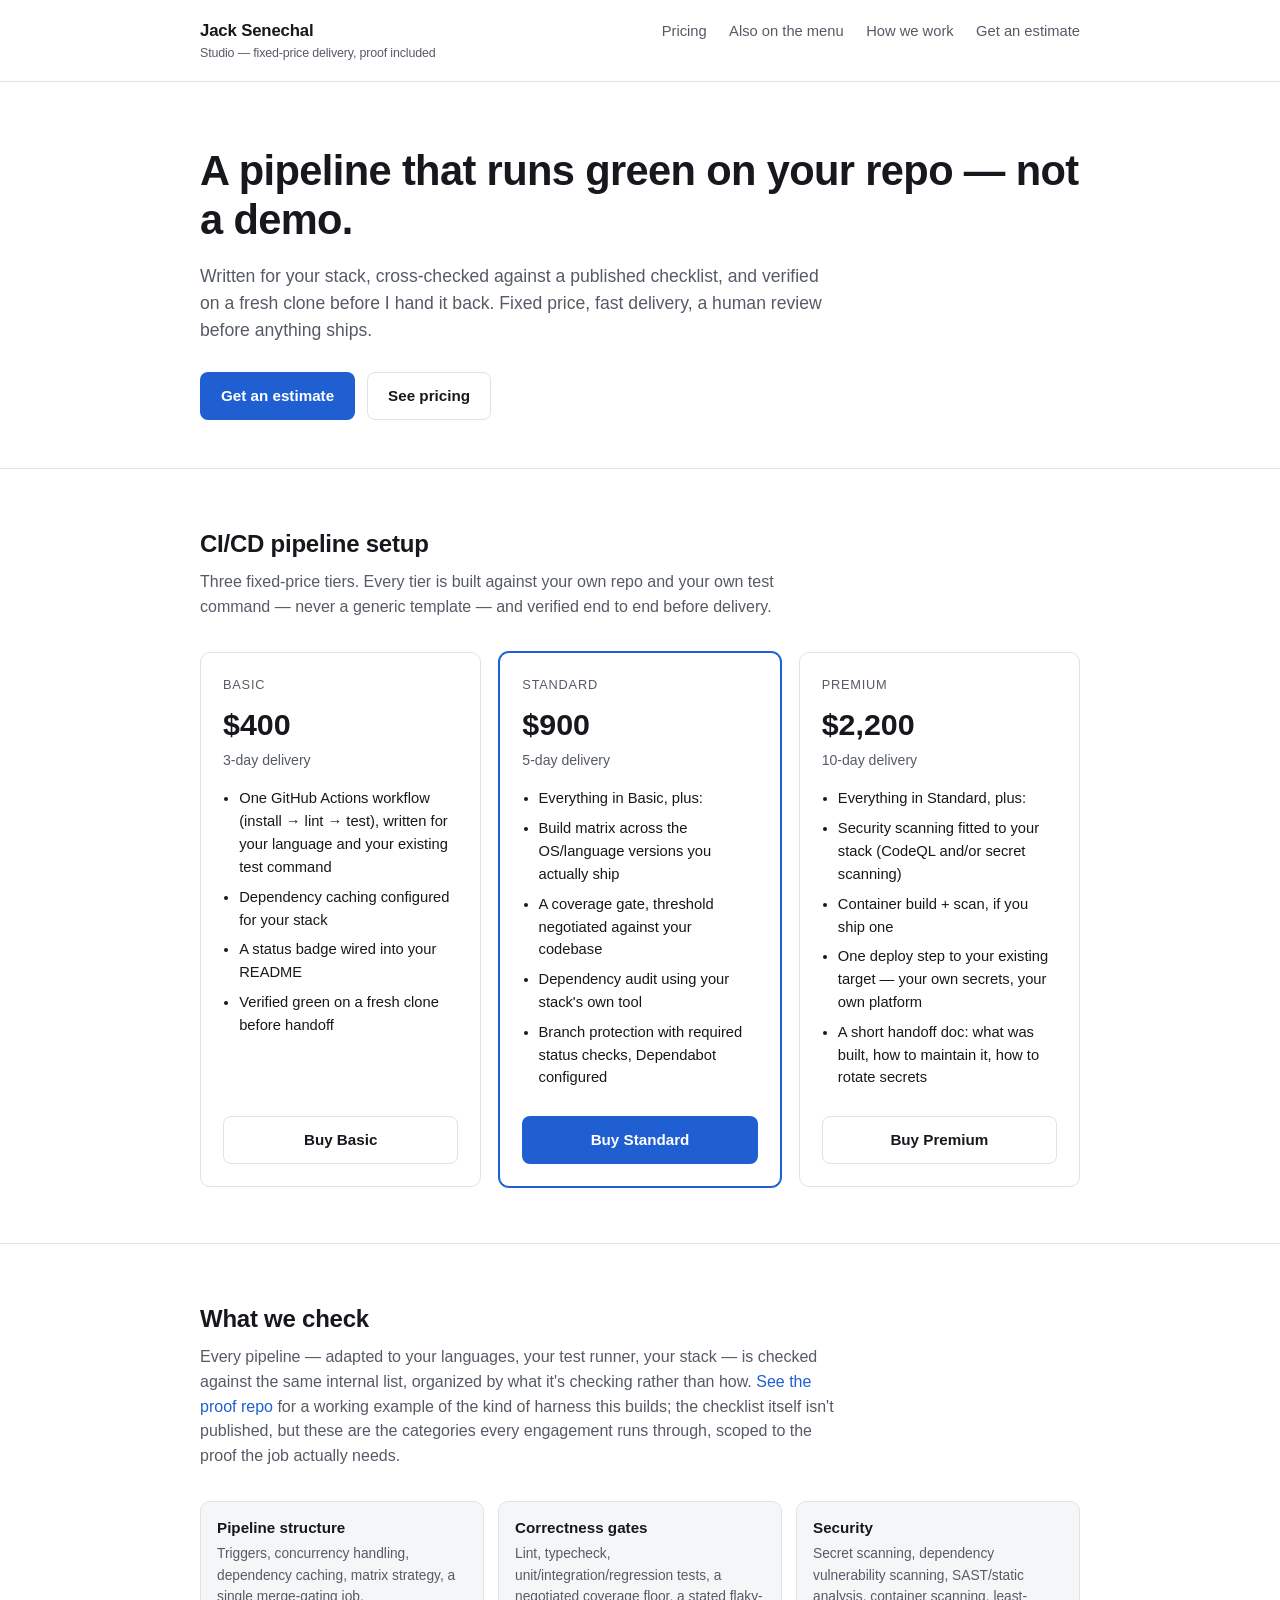
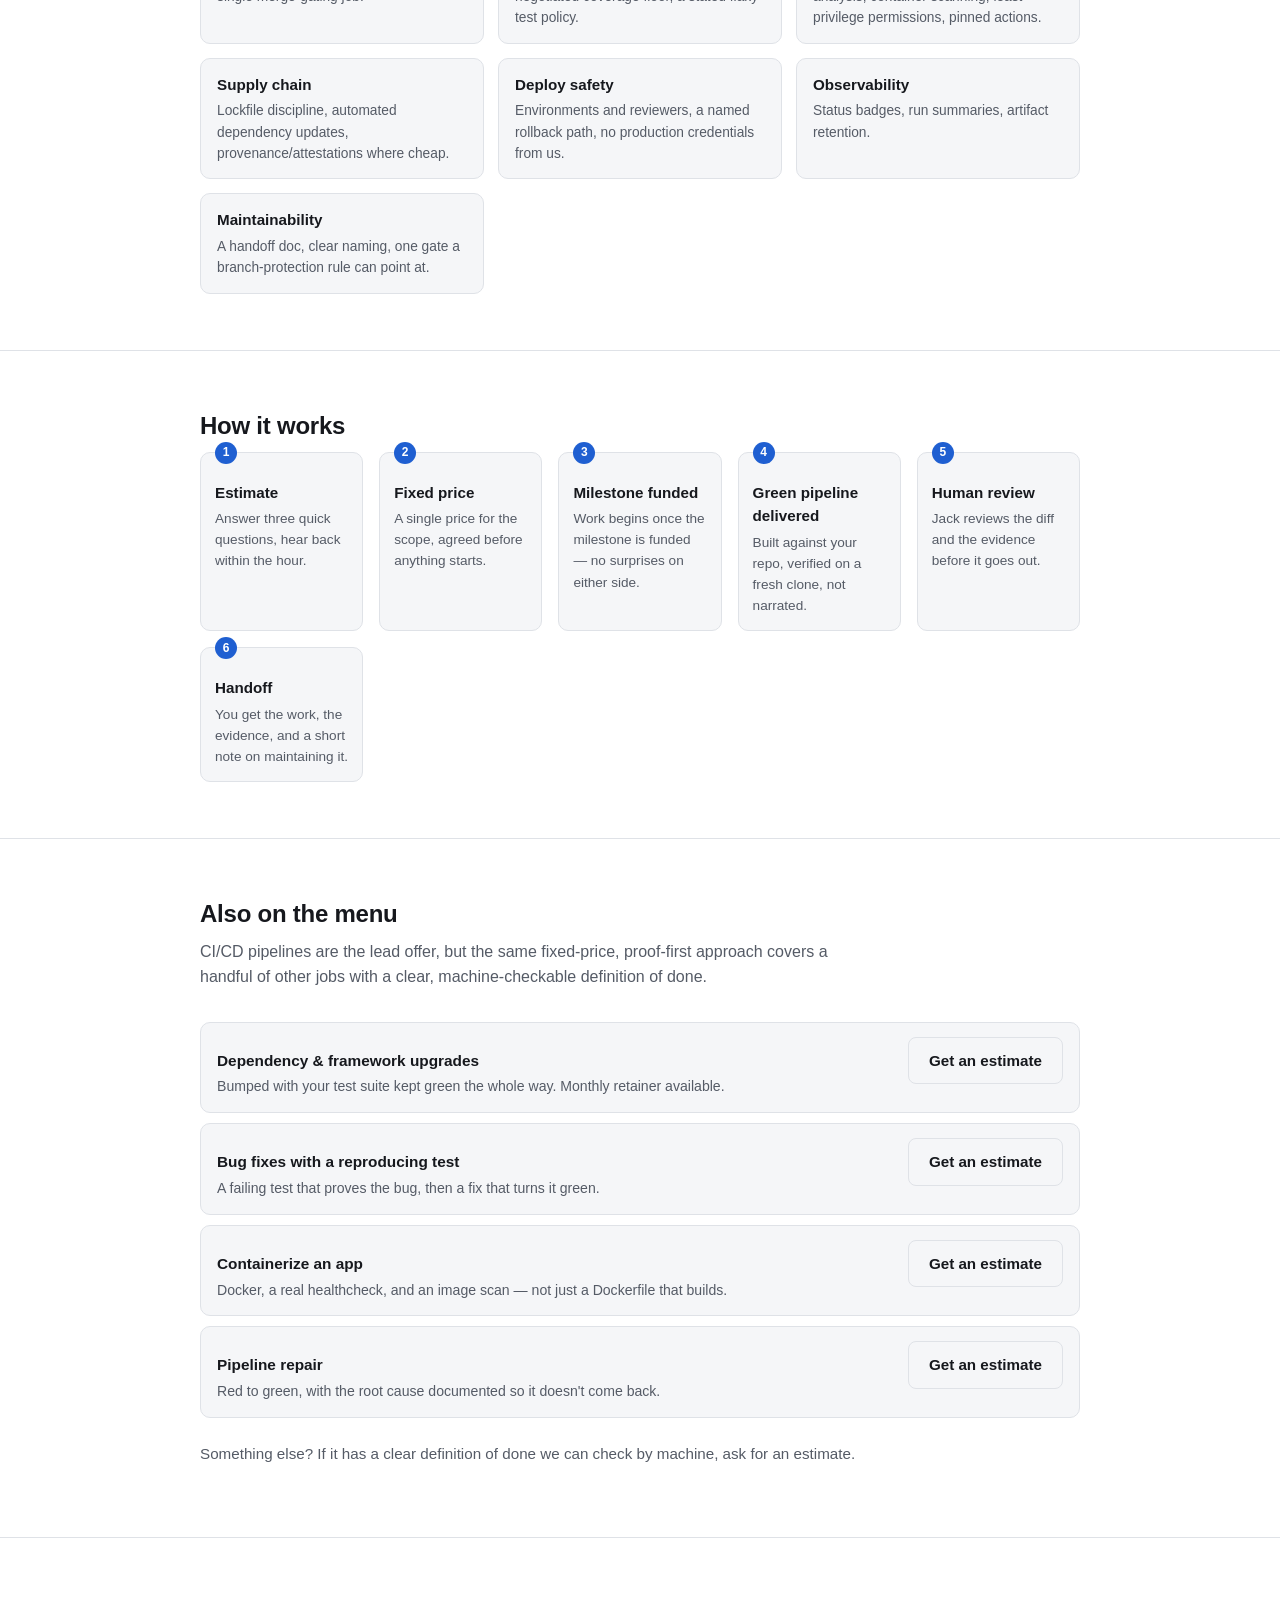
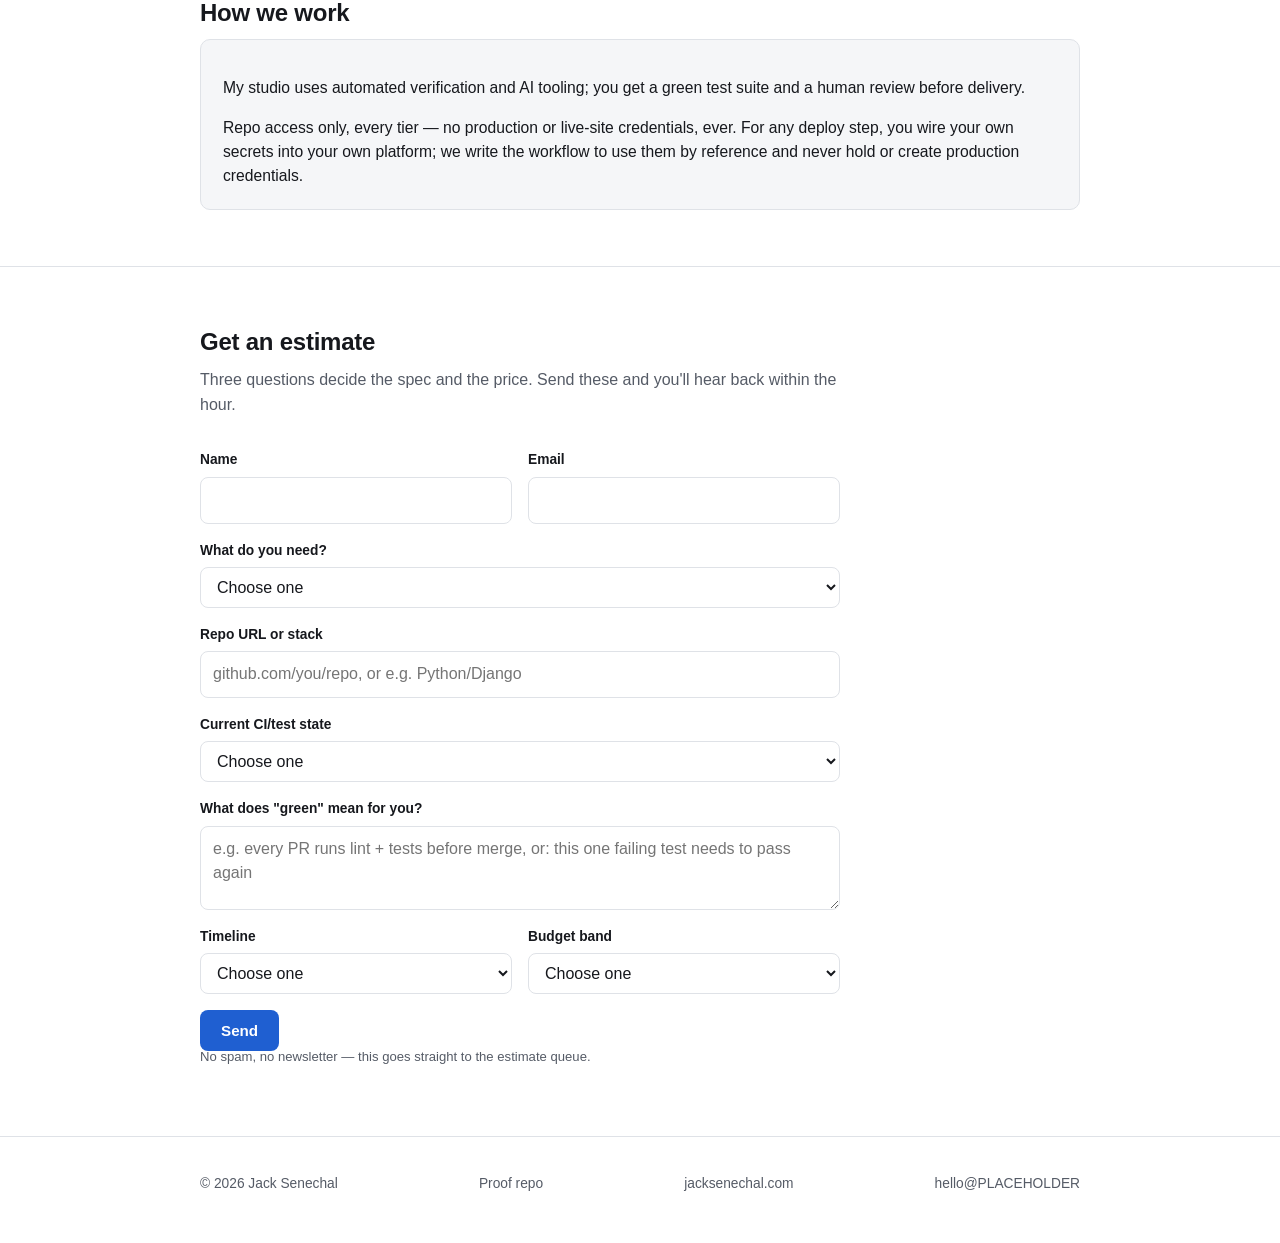
==== index.html @ 0e1f28f2 "Initial publish of studio.jacksenechal.com v1 preview" ====
<!doctype html>
<html lang="en">
<head>
<meta charset="utf-8">
<meta name="viewport" content="width=device-width, initial-scale=1">
<title>Jack Senechal — Studio</title>
<meta name="description" content="Fixed-price CI/CD pipelines, upgrades, bug fixes, and containerization — built for your repo, verified green before delivery, with a human review on every job.">
<link rel="canonical" href="https://studio.jacksenechal.com/">
<meta property="og:type" content="website">
<meta property="og:title" content="Jack Senechal — Studio">
<meta property="og:description" content="Fixed-price CI/CD pipelines, upgrades, bug fixes, and containerization — built for your repo, verified green before delivery, with a human review on every job.">
<meta property="og:url" content="https://studio.jacksenechal.com/">
<meta name="twitter:card" content="summary">
<meta name="twitter:title" content="Jack Senechal — Studio">
<meta name="twitter:description" content="Fixed-price CI/CD pipelines, upgrades, bug fixes, and containerization — built for your repo, verified green before delivery.">
<link rel="stylesheet" href="styles.css">
</head>
<body>

<header class="site-header">
  <div class="wrap">
    <div class="brand">Jack Senechal<small>Studio — fixed-price delivery, proof included</small></div>
    <nav class="site-nav">
      <a href="#tiers">Pricing</a>
      <a href="#menu">Also on the menu</a>
      <a href="#how">How we work</a>
      <a href="#estimate">Get an estimate</a>
    </nav>
  </div>
</header>

<section class="hero">
  <div class="wrap">
    <h1>A pipeline that runs green on your repo — not a demo.</h1>
    <p class="lede">
      Written for your stack, cross-checked against a published checklist, and verified on a
      fresh clone before I hand it back. Fixed price, fast delivery, a human review before
      anything ships.
    </p>
    <div class="cta-row">
      <a class="btn btn-primary" href="#estimate">Get an estimate</a>
      <a class="btn btn-secondary" href="#tiers">See pricing</a>
    </div>
  </div>
</section>

<section id="tiers">
  <div class="wrap">
    <h2>CI/CD pipeline setup</h2>
    <p class="section-lede">
      Three fixed-price tiers. Every tier is built against your own repo and your own test
      command — never a generic template — and verified end to end before delivery.
    </p>

    <div class="tiers">
      <div class="tier-card">
        <p class="tier-name">Basic</p>
        <p class="tier-price">$400</p>
        <p class="tier-delivery">3-day delivery</p>
        <ul>
          <li>One GitHub Actions workflow (install → lint → test), written for your language and your existing test command</li>
          <li>Dependency caching configured for your stack</li>
          <li>A status badge wired into your README</li>
          <li>Verified green on a fresh clone before handoff</li>
        </ul>
        <a class="btn btn-secondary buy-btn" data-tier="basic" href="#" target="_blank" rel="noopener">Buy Basic</a>
      </div>

      <div class="tier-card featured">
        <p class="tier-name">Standard</p>
        <p class="tier-price">$900</p>
        <p class="tier-delivery">5-day delivery</p>
        <ul>
          <li>Everything in Basic, plus:</li>
          <li>Build matrix across the OS/language versions you actually ship</li>
          <li>A coverage gate, threshold negotiated against your codebase</li>
          <li>Dependency audit using your stack's own tool</li>
          <li>Branch protection with required status checks, Dependabot configured</li>
        </ul>
        <a class="btn btn-primary buy-btn" data-tier="standard" href="#" target="_blank" rel="noopener">Buy Standard</a>
      </div>

      <div class="tier-card">
        <p class="tier-name">Premium</p>
        <p class="tier-price">$2,200</p>
        <p class="tier-delivery">10-day delivery</p>
        <ul>
          <li>Everything in Standard, plus:</li>
          <li>Security scanning fitted to your stack (CodeQL and/or secret scanning)</li>
          <li>Container build + scan, if you ship one</li>
          <li>One deploy step to your existing target — your own secrets, your own platform</li>
          <li>A short handoff doc: what was built, how to maintain it, how to rotate secrets</li>
        </ul>
        <a class="btn btn-secondary buy-btn" data-tier="premium" href="#" target="_blank" rel="noopener">Buy Premium</a>
      </div>
    </div>
  </div>
</section>

<section id="checklist">
  <div class="wrap">
    <h2>What we check</h2>
    <p class="section-lede">
      Every pipeline — adapted to your languages, your test runner, your stack — is checked
      against the same internal list, organized by what it's checking rather than how.
      <a href="https://github.com/locomotive-brain/ci-proof">See the proof repo</a> for a working
      example of the kind of harness this builds; the checklist itself isn't published, but these
      are the categories every engagement runs through, scoped to the proof the job actually needs.
    </p>
    <div class="checklist-grid">
      <div class="item">
        <h3>Pipeline structure</h3>
        <p>Triggers, concurrency handling, dependency caching, matrix strategy, a single merge-gating job.</p>
      </div>
      <div class="item">
        <h3>Correctness gates</h3>
        <p>Lint, typecheck, unit/integration/regression tests, a negotiated coverage floor, a stated flaky-test policy.</p>
      </div>
      <div class="item">
        <h3>Security</h3>
        <p>Secret scanning, dependency vulnerability scanning, SAST/static analysis, container scanning, least-privilege permissions, pinned actions.</p>
      </div>
      <div class="item">
        <h3>Supply chain</h3>
        <p>Lockfile discipline, automated dependency updates, provenance/attestations where cheap.</p>
      </div>
      <div class="item">
        <h3>Deploy safety</h3>
        <p>Environments and reviewers, a named rollback path, no production credentials from us.</p>
      </div>
      <div class="item">
        <h3>Observability</h3>
        <p>Status badges, run summaries, artifact retention.</p>
      </div>
      <div class="item">
        <h3>Maintainability</h3>
        <p>A handoff doc, clear naming, one gate a branch-protection rule can point at.</p>
      </div>
    </div>
  </div>
</section>

<section id="how">
  <div class="wrap">
    <h2>How it works</h2>
    <div class="steps">
      <div class="step"><h3>Estimate</h3><p>Answer three quick questions, hear back within the hour.</p></div>
      <div class="step"><h3>Fixed price</h3><p>A single price for the scope, agreed before anything starts.</p></div>
      <div class="step"><h3>Milestone funded</h3><p>Work begins once the milestone is funded — no surprises on either side.</p></div>
      <div class="step"><h3>Green pipeline delivered</h3><p>Built against your repo, verified on a fresh clone, not narrated.</p></div>
      <div class="step"><h3>Human review</h3><p>Jack reviews the diff and the evidence before it goes out.</p></div>
      <div class="step"><h3>Handoff</h3><p>You get the work, the evidence, and a short note on maintaining it.</p></div>
    </div>
  </div>
</section>

<section id="menu">
  <div class="wrap">
    <h2>Also on the menu</h2>
    <p class="section-lede">
      CI/CD pipelines are the lead offer, but the same fixed-price, proof-first approach covers
      a handful of other jobs with a clear, machine-checkable definition of done.
    </p>
    <div class="menu-list">
      <div class="menu-row">
        <div class="menu-text">
          <strong>Dependency &amp; framework upgrades</strong>
          <span>Bumped with your test suite kept green the whole way. Monthly retainer available.</span>
        </div>
        <a class="btn btn-secondary" href="#estimate" data-preselect="upgrades">Get an estimate</a>
      </div>
      <div class="menu-row">
        <div class="menu-text">
          <strong>Bug fixes with a reproducing test</strong>
          <span>A failing test that proves the bug, then a fix that turns it green.</span>
        </div>
        <a class="btn btn-secondary" href="#estimate" data-preselect="bugfix">Get an estimate</a>
      </div>
      <div class="menu-row">
        <div class="menu-text">
          <strong>Containerize an app</strong>
          <span>Docker, a real healthcheck, and an image scan — not just a Dockerfile that builds.</span>
        </div>
        <a class="btn btn-secondary" href="#estimate" data-preselect="containerize">Get an estimate</a>
      </div>
      <div class="menu-row">
        <div class="menu-text">
          <strong>Pipeline repair</strong>
          <span>Red to green, with the root cause documented so it doesn't come back.</span>
        </div>
        <a class="btn btn-secondary" href="#estimate" data-preselect="repair">Get an estimate</a>
      </div>
    </div>
    <p class="menu-closer">
      Something else? If it has a clear definition of done we can check by machine, ask for an
      estimate.
    </p>
  </div>
</section>

<section id="disclosure">
  <div class="wrap">
    <h2>How we work</h2>
    <div class="disclosure-block">
      <p>My studio uses automated verification and AI tooling; you get a green test suite and a human review before delivery.</p>
      <p>Repo access only, every tier — no production or live-site credentials, ever. For any
      deploy step, you wire your own secrets into your own platform; we write the workflow to use
      them by reference and never hold or create production credentials.</p>
    </div>
  </div>
</section>

<section id="estimate">
  <div class="wrap">
    <h2>Get an estimate</h2>
    <p class="section-lede">
      Three questions decide the spec and the price. Send these and you'll hear back within the
      hour.
    </p>
    <form class="estimate" id="estimate-form" method="POST">
      <div class="field hp-field" aria-hidden="true">
        <label for="company">Company</label>
        <input type="text" id="company" name="company" tabindex="-1" autocomplete="off">
      </div>

      <div class="two-col">
        <div class="field">
          <label for="name">Name</label>
          <input type="text" id="name" name="name" required autocomplete="name">
        </div>
        <div class="field">
          <label for="email">Email</label>
          <input type="email" id="email" name="email" required autocomplete="email">
        </div>
      </div>

      <div class="field">
        <label for="offer">What do you need?</label>
        <select id="offer" name="offer" required>
          <option value="">Choose one</option>
          <option value="cicd">CI/CD pipeline setup</option>
          <option value="upgrades">Dependency &amp; framework upgrades</option>
          <option value="bugfix">Bug fix with a reproducing test</option>
          <option value="containerize">Containerize an app</option>
          <option value="repair">Pipeline repair (red → green)</option>
          <option value="other">Something else</option>
        </select>
      </div>

      <div class="field">
        <label for="repo">Repo URL or stack</label>
        <input type="text" id="repo" name="repo" placeholder="github.com/you/repo, or e.g. Python/Django" required>
      </div>

      <div class="field">
        <label for="ci_state">Current CI/test state</label>
        <select id="ci_state" name="ci_state" required>
          <option value="">Choose one</option>
          <option value="none">No CI yet</option>
          <option value="broken">CI exists but it's flaky or broken</option>
          <option value="working">CI works, this is an addition</option>
          <option value="unsure">Not sure</option>
        </select>
      </div>

      <div class="field">
        <label for="green">What does "green" mean for you?</label>
        <textarea id="green" name="green" placeholder="e.g. every PR runs lint + tests before merge, or: this one failing test needs to pass again" required></textarea>
      </div>

      <div class="two-col">
        <div class="field">
          <label for="timeline">Timeline</label>
          <select id="timeline" name="timeline" required>
            <option value="">Choose one</option>
            <option value="asap">ASAP / this week</option>
            <option value="2weeks">Within 2 weeks</option>
            <option value="month">Within a month</option>
            <option value="flexible">Flexible</option>
          </select>
        </div>
        <div class="field">
          <label for="budget">Budget band</label>
          <select id="budget" name="budget" required>
            <option value="">Choose one</option>
            <option value="u500">Under $500</option>
            <option value="500-1000">$500–$1,000</option>
            <option value="1000-2500">$1,000–$2,500</option>
            <option value="2500plus">$2,500+</option>
            <option value="unsure">Not sure yet</option>
          </select>
        </div>
      </div>

      <div>
        <button class="btn btn-primary" type="submit">Send</button>
        <p class="form-note">No spam, no newsletter — this goes straight to the estimate queue.</p>
      </div>
    </form>
  </div>
</section>

<footer class="site-footer">
  <div class="wrap">
    <span>&copy; 2026 Jack Senechal</span>
    <a href="https://github.com/locomotive-brain/ci-proof">Proof repo</a>
    <a href="https://jacksenechal.com">jacksenechal.com</a>
    <a id="footer-email" href="#">hello@PLACEHOLDER</a>
  </div>
</footer>

<script src="config.js"></script>
<script src="app.js"></script>
</body>
</html>
---- styles.css ----
/* studio.jacksenechal.com — v1. Plain CSS, system fonts, light/dark aware, mobile-correct. */

:root {
  --bg: #ffffff;
  --bg-alt: #f5f6f8;
  --fg: #16181d;
  --fg-muted: #555b66;
  --border: #dfe2e7;
  --accent: #1f5fd1;
  --accent-fg: #ffffff;
  --card-bg: #ffffff;
  --code-bg: #f0f1f4;
  --radius: 10px;
  --max-width: 920px;
}

@media (prefers-color-scheme: dark) {
  :root:not([data-theme="light"]) {
    --bg: #14161a;
    --bg-alt: #1b1e23;
    --fg: #e9ebef;
    --fg-muted: #a6acb8;
    --border: #2d3138;
    --accent: #6ea2ff;
    --accent-fg: #0b1220;
    --card-bg: #1b1e23;
    --code-bg: #20232a;
  }
}

:root[data-theme="dark"] {
  --bg: #14161a;
  --bg-alt: #1b1e23;
  --fg: #e9ebef;
  --fg-muted: #a6acb8;
  --border: #2d3138;
  --accent: #6ea2ff;
  --accent-fg: #0b1220;
  --card-bg: #1b1e23;
  --code-bg: #20232a;
}

* { box-sizing: border-box; }

html { color-scheme: light dark; }

body {
  margin: 0;
  background: var(--bg);
  color: var(--fg);
  font-family: -apple-system, BlinkMacSystemFont, "Segoe UI", Roboto, Helvetica, Arial, sans-serif;
  line-height: 1.55;
  -webkit-font-smoothing: antialiased;
}

a { color: var(--accent); text-decoration: none; }
a:hover { text-decoration: underline; }

.wrap {
  max-width: var(--max-width);
  margin: 0 auto;
  padding: 0 20px;
}

header.site-header {
  padding: 18px 0;
  border-bottom: 1px solid var(--border);
}

header.site-header .wrap {
  display: flex;
  align-items: baseline;
  justify-content: space-between;
  gap: 12px;
  flex-wrap: wrap;
}

.brand {
  font-weight: 650;
  font-size: 1.05rem;
  letter-spacing: -0.01em;
}

.brand small {
  display: block;
  font-weight: 400;
  font-size: 0.78rem;
  color: var(--fg-muted);
}

nav.site-nav a {
  margin-left: 18px;
  font-size: 0.92rem;
  color: var(--fg-muted);
}
nav.site-nav a:first-child { margin-left: 0; }

section { padding: 56px 0; }
section + section { border-top: 1px solid var(--border); }

.hero { padding-top: 64px; padding-bottom: 48px; }

.hero h1 {
  font-size: clamp(1.9rem, 4.2vw, 2.6rem);
  line-height: 1.18;
  letter-spacing: -0.015em;
  margin: 0 0 18px;
}

.hero .lede {
  font-size: 1.1rem;
  color: var(--fg-muted);
  max-width: 640px;
  margin: 0 0 28px;
}

.hero .cta-row {
  display: flex;
  gap: 12px;
  flex-wrap: wrap;
}

.btn {
  display: inline-block;
  padding: 11px 20px;
  border-radius: 8px;
  font-size: 0.95rem;
  font-weight: 600;
  border: 1px solid transparent;
  cursor: pointer;
}

.btn-primary {
  background: var(--accent);
  color: var(--accent-fg);
}

.btn-secondary {
  background: transparent;
  color: var(--fg);
  border-color: var(--border);
}

h2 {
  font-size: 1.5rem;
  letter-spacing: -0.01em;
  margin: 0 0 8px;
}

.section-lede {
  color: var(--fg-muted);
  margin: 0 0 32px;
  max-width: 640px;
}

.tiers {
  display: grid;
  grid-template-columns: repeat(3, 1fr);
  gap: 18px;
}

@media (max-width: 760px) {
  .tiers { grid-template-columns: 1fr; }
}

.tier-card {
  background: var(--card-bg);
  border: 1px solid var(--border);
  border-radius: var(--radius);
  padding: 22px;
  display: flex;
  flex-direction: column;
}

.tier-card.featured {
  border-color: var(--accent);
  box-shadow: 0 0 0 1px var(--accent);
}

.tier-name {
  font-size: 0.8rem;
  text-transform: uppercase;
  letter-spacing: 0.06em;
  color: var(--fg-muted);
  margin: 0 0 6px;
}

.tier-price {
  font-size: 1.9rem;
  font-weight: 650;
  margin: 0 0 2px;
}

.tier-delivery {
  color: var(--fg-muted);
  font-size: 0.88rem;
  margin: 0 0 16px;
}

.tier-card ul {
  margin: 0 0 20px;
  padding-left: 1.1em;
  font-size: 0.92rem;
  flex-grow: 1;
}

.tier-card li { margin-bottom: 7px; }

.tier-card .btn { text-align: center; width: 100%; }

.checklist-grid {
  display: grid;
  grid-template-columns: repeat(auto-fit, minmax(240px, 1fr));
  gap: 14px;
}

.checklist-grid .item {
  background: var(--bg-alt);
  border: 1px solid var(--border);
  border-radius: var(--radius);
  padding: 14px 16px;
}

.checklist-grid .item h3 {
  margin: 0 0 4px;
  font-size: 0.95rem;
}

.checklist-grid .item p {
  margin: 0;
  font-size: 0.86rem;
  color: var(--fg-muted);
}

.steps {
  display: grid;
  grid-template-columns: repeat(auto-fit, minmax(150px, 1fr));
  gap: 16px;
  counter-reset: step;
}

.steps .step {
  position: relative;
  padding: 18px 14px 14px;
  background: var(--bg-alt);
  border: 1px solid var(--border);
  border-radius: var(--radius);
}

.steps .step::before {
  counter-increment: step;
  content: counter(step);
  position: absolute;
  top: -11px;
  left: 14px;
  background: var(--accent);
  color: var(--accent-fg);
  font-size: 0.75rem;
  font-weight: 700;
  width: 22px;
  height: 22px;
  border-radius: 50%;
  display: flex;
  align-items: center;
  justify-content: center;
}

.steps .step h3 { margin: 10px 0 4px; font-size: 0.95rem; }
.steps .step p { margin: 0; font-size: 0.85rem; color: var(--fg-muted); }

.menu-list { display: flex; flex-direction: column; gap: 10px; margin: 0 0 24px; }

.menu-row {
  display: flex;
  align-items: baseline;
  justify-content: space-between;
  gap: 16px;
  flex-wrap: wrap;
  padding: 14px 16px;
  background: var(--bg-alt);
  border: 1px solid var(--border);
  border-radius: var(--radius);
}

.menu-row .menu-text { font-size: 0.96rem; }
.menu-row .menu-text strong { display: block; margin-bottom: 2px; }
.menu-row .menu-text span { color: var(--fg-muted); font-size: 0.88rem; }

.menu-closer {
  font-size: 0.95rem;
  color: var(--fg-muted);
}

.disclosure-block {
  background: var(--bg-alt);
  border: 1px solid var(--border);
  border-radius: var(--radius);
  padding: 20px 22px;
  font-size: 0.98rem;
}

.disclosure-block p:last-child { margin-bottom: 0; }

form.estimate {
  display: grid;
  gap: 16px;
  max-width: 640px;
}

.field { display: flex; flex-direction: column; gap: 6px; }

.field label { font-size: 0.86rem; font-weight: 600; }

.field input,
.field select,
.field textarea {
  font: inherit;
  padding: 10px 12px;
  border-radius: 8px;
  border: 1px solid var(--border);
  background: var(--bg);
  color: var(--fg);
}

.field textarea { min-height: 84px; resize: vertical; }

.two-col {
  display: grid;
  grid-template-columns: 1fr 1fr;
  gap: 16px;
}
@media (max-width: 560px) {
  .two-col { grid-template-columns: 1fr; }
}

/* honeypot — hidden from sighted users and keyboard tab order, still present for bots */
.hp-field {
  position: absolute;
  width: 1px;
  height: 1px;
  overflow: hidden;
  opacity: 0;
  pointer-events: none;
}

.form-note {
  font-size: 0.82rem;
  color: var(--fg-muted);
  margin-top: -4px;
}

footer.site-footer {
  padding: 36px 0 48px;
  border-top: 1px solid var(--border);
  font-size: 0.86rem;
  color: var(--fg-muted);
}

footer.site-footer .wrap {
  display: flex;
  flex-wrap: wrap;
  gap: 8px 18px;
  justify-content: space-between;
}

footer.site-footer a { color: var(--fg-muted); }

code {
  background: var(--code-bg);
  padding: 1px 5px;
  border-radius: 4px;
  font-size: 0.9em;
}
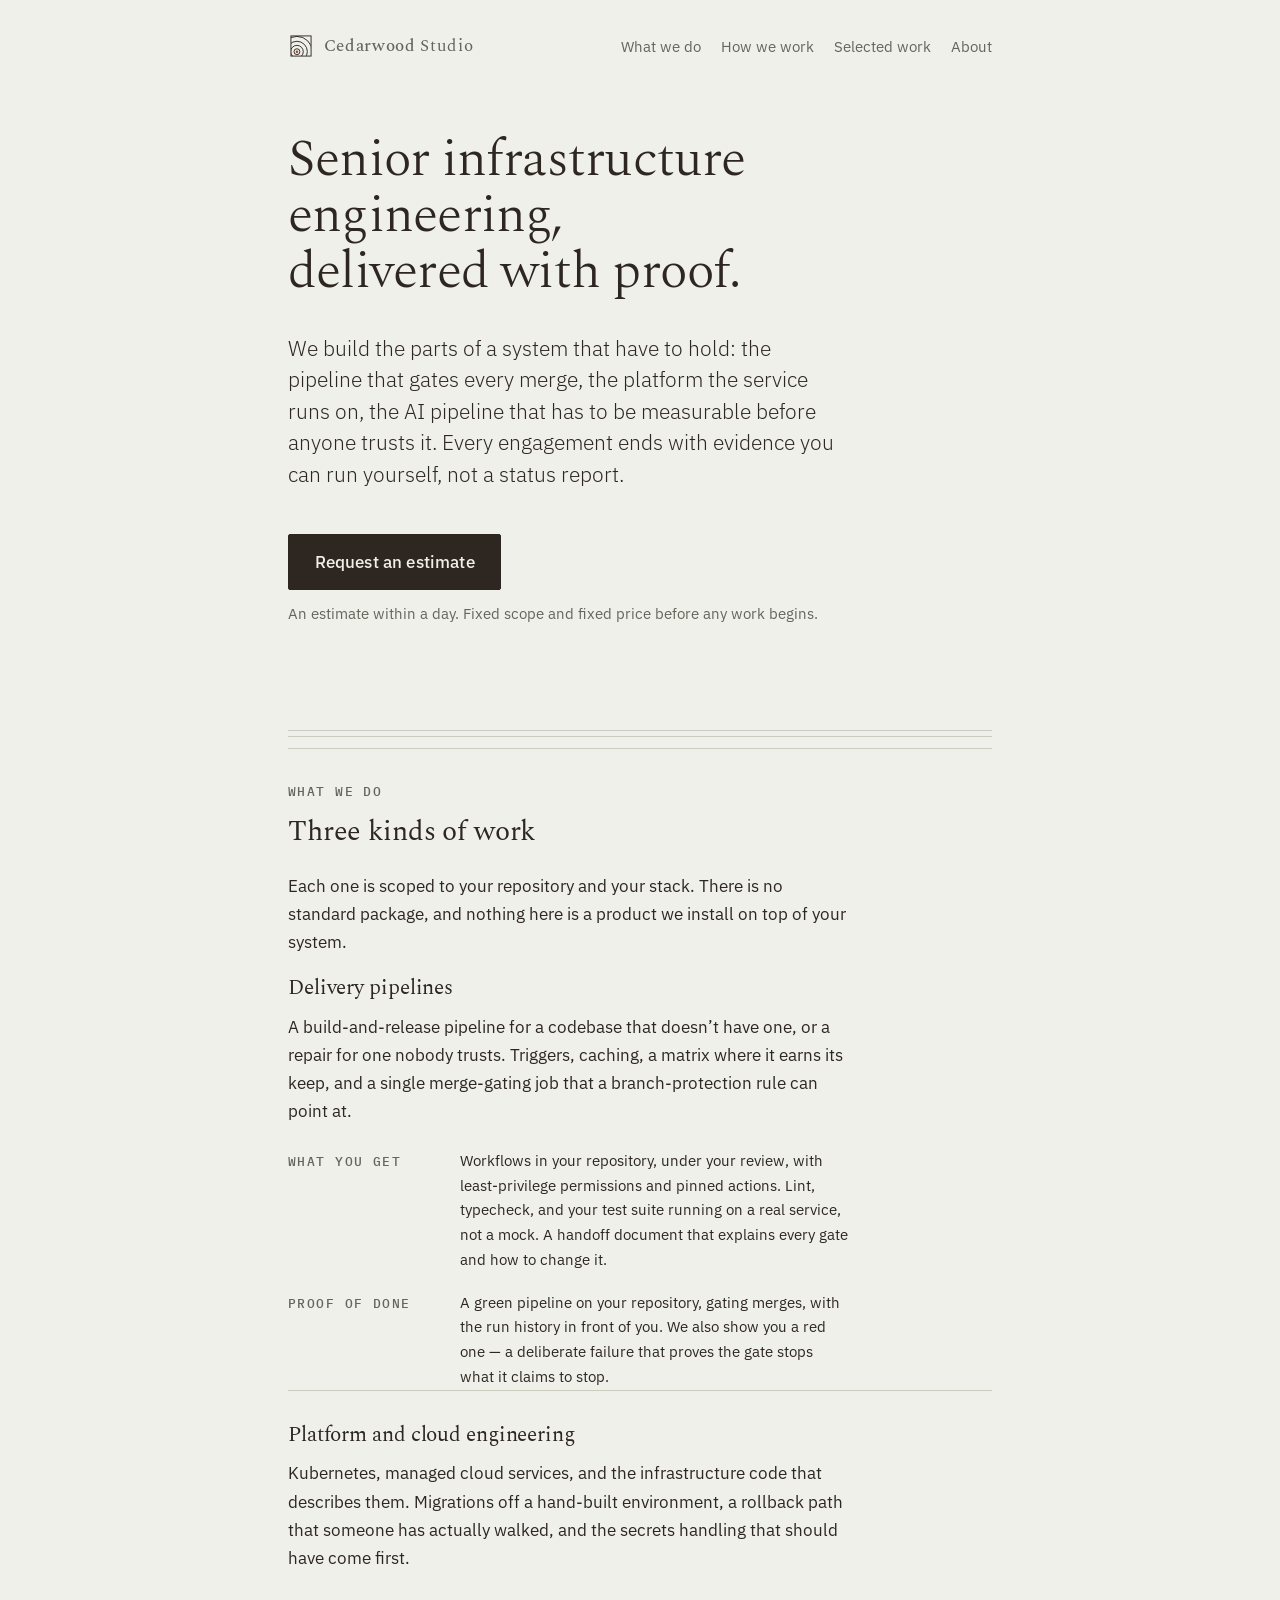
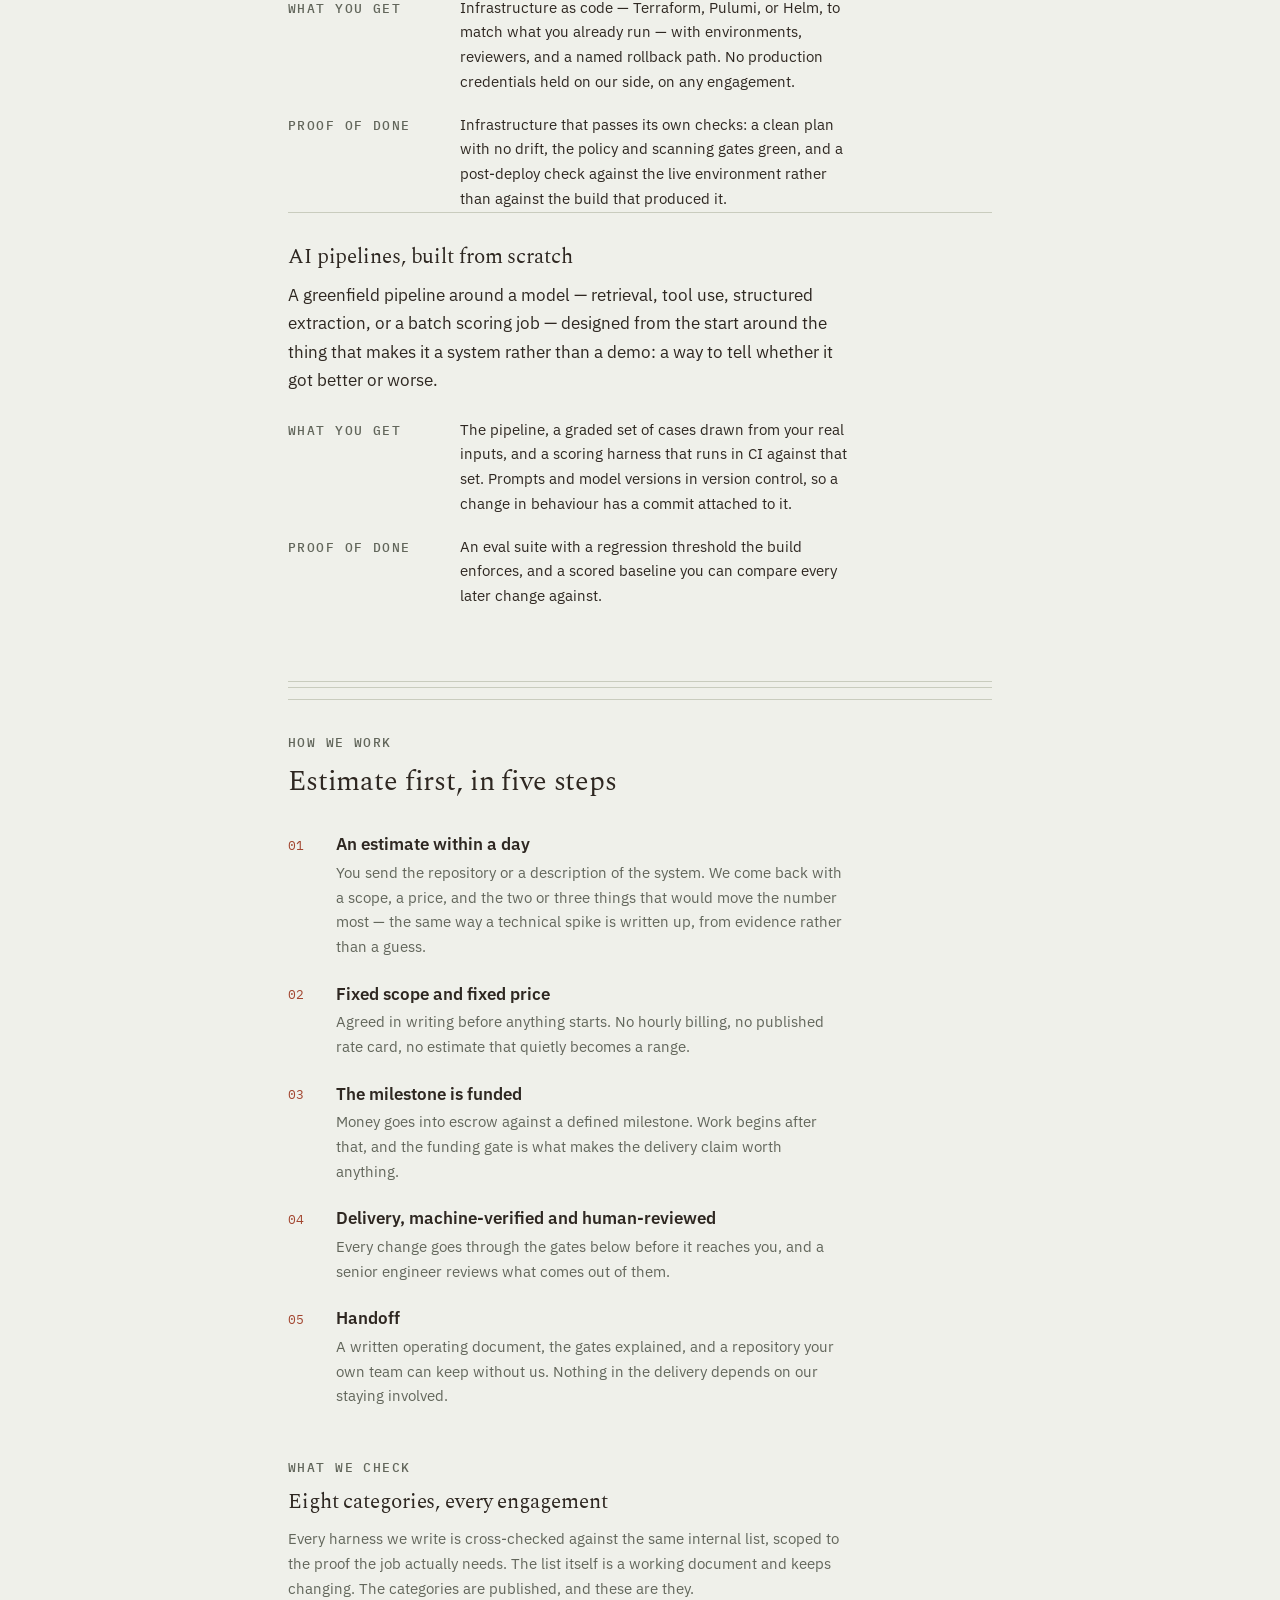
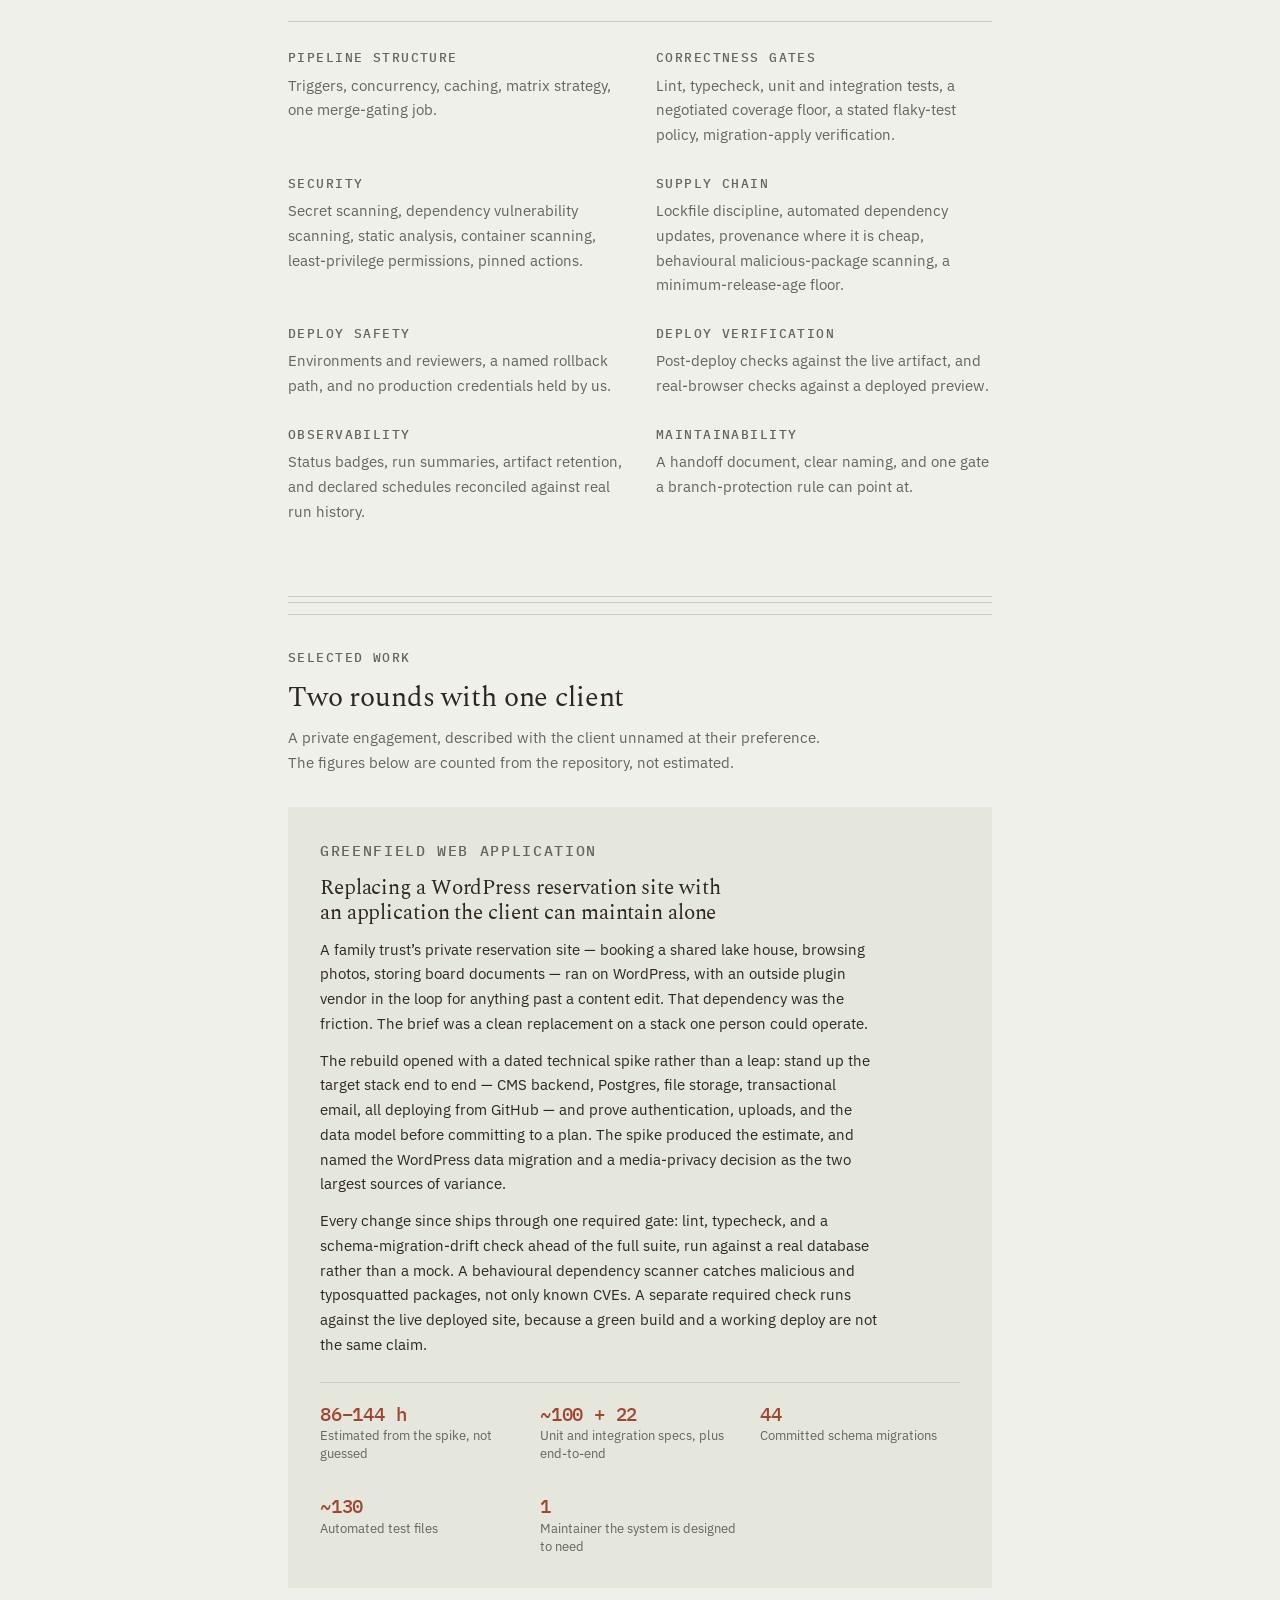
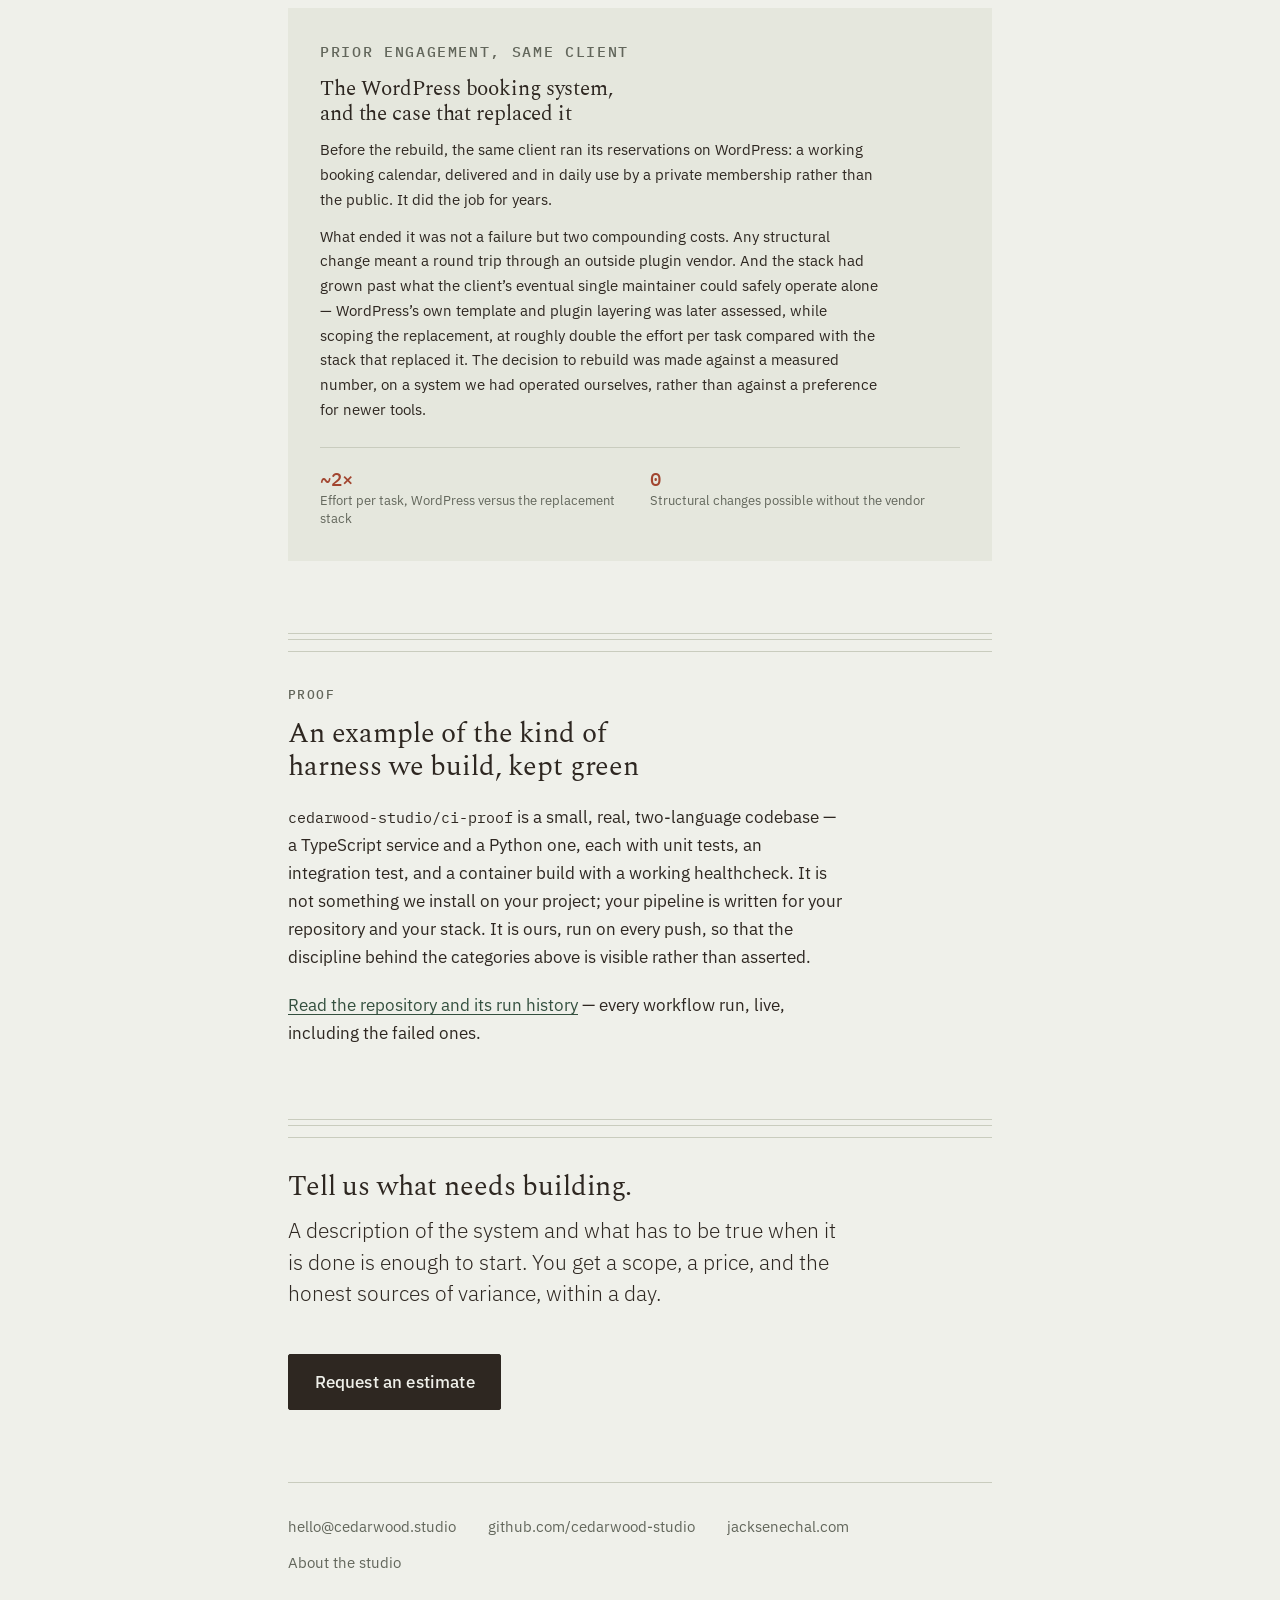
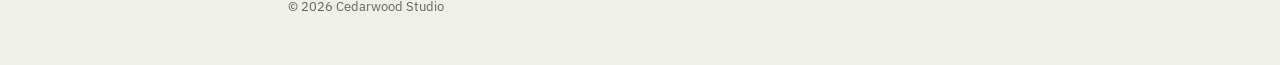
==== commit 61c1fefd: "Rebuild the site: Cedarwood Studio, zen-professional, estimate-first Replaces the paused v1 sales pa" ====
--- a/index.html
+++ b/index.html
@@ -1,315 +1,304 @@
-<!doctype html>
+<!DOCTYPE html>
 <html lang="en">
 <head>
 <meta charset="utf-8">
 <meta name="viewport" content="width=device-width, initial-scale=1">
-<title>Jack Senechal — Studio</title>
-<meta name="description" content="Fixed-price CI/CD pipelines, upgrades, bug fixes, and containerization — built for your repo, verified green before delivery, with a human review on every job.">
-<link rel="canonical" href="https://studio.jacksenechal.com/">
+<title>Cedarwood Studio</title>
+<meta name="description" content="Cedarwood Studio builds delivery pipelines, cloud platforms, and AI pipelines. Senior infrastructure engineering, delivered with proof. Fixed scope and price, estimated within a day.">
+<link rel="canonical" href="https://cedarwood.studio/">
+<meta name="robots" content="index, follow">
+
 <meta property="og:type" content="website">
-<meta property="og:title" content="Jack Senechal — Studio">
-<meta property="og:description" content="Fixed-price CI/CD pipelines, upgrades, bug fixes, and containerization — built for your repo, verified green before delivery, with a human review on every job.">
-<meta property="og:url" content="https://studio.jacksenechal.com/">
-<meta name="twitter:card" content="summary">
-<meta name="twitter:title" content="Jack Senechal — Studio">
-<meta name="twitter:description" content="Fixed-price CI/CD pipelines, upgrades, bug fixes, and containerization — built for your repo, verified green before delivery.">
+<meta property="og:site_name" content="Cedarwood Studio">
+<meta property="og:title" content="Cedarwood Studio">
+<meta property="og:description" content="Senior infrastructure engineering, delivered with proof. Delivery pipelines, cloud platforms, and AI pipelines — fixed scope and price, estimated within a day.">
+<meta property="og:url" content="https://cedarwood.studio/">
+<meta property="og:image" content="https://cedarwood.studio/og.png">
+<meta property="og:image:width" content="1200">
+<meta property="og:image:height" content="630">
+<meta property="og:image:alt" content="Cedarwood Studio — senior infrastructure engineering, delivered with proof.">
+<meta name="twitter:card" content="summary_large_image">
+
+<link rel="icon" href="favicon.svg" type="image/svg+xml">
+<link rel="apple-touch-icon" href="favicon.svg">
+
+<link rel="preconnect" href="https://fonts.googleapis.com">
+<link rel="preconnect" href="https://fonts.gstatic.com" crossorigin>
+<link rel="stylesheet" href="https://fonts.googleapis.com/css2?family=IBM+Plex+Mono:wght@400;500&family=IBM+Plex+Sans:wght@400;500;600&family=Spectral:wght@300;400;500&display=swap">
 <link rel="stylesheet" href="styles.css">
 </head>
 <body>
 
-<header class="site-header">
-  <div class="wrap">
-    <div class="brand">Jack Senechal<small>Studio — fixed-price delivery, proof included</small></div>
-    <nav class="site-nav">
-      <a href="#tiers">Pricing</a>
-      <a href="#menu">Also on the menu</a>
-      <a href="#how">How we work</a>
-      <a href="#estimate">Get an estimate</a>
-    </nav>
-  </div>
+<a class="skip" href="#main">Skip to content</a>
+
+<header class="masthead column">
+  <a class="wordmark" href="./" aria-label="Cedarwood Studio — home">
+    <svg width="26" height="26" viewBox="0 0 32 32" role="img" aria-hidden="true" focusable="false">
+      <!-- End grain of a milled cedar billet: the pith off-centre, growth rings
+           widening outward, squared off by the saw. Drawn here, not sourced. -->
+      <defs><clipPath id="cw-billet"><rect x="3.6" y="3.6" width="24.8" height="24.8"></rect></clipPath></defs>
+      <g clip-path="url(#cw-billet)">
+        <g class="ring" stroke-width="1.15">
+          <circle cx="11" cy="23" r="3.6"></circle>
+          <circle cx="11" cy="23" r="7.8"></circle>
+          <circle cx="11" cy="23" r="12.8"></circle>
+          <circle cx="11" cy="23" r="18.8"></circle>
+        </g>
+        <circle class="ring-pith" cx="11" cy="23" r="1.5"></circle>
+      </g>
+      <rect class="billet" x="3.6" y="3.6" width="24.8" height="24.8"></rect>
+    </svg>
+    <span><b>Cedarwood</b> Studio</span>
+  </a>
+  <nav aria-label="Sections">
+    <ul>
+      <li><a href="#what-we-do">What we do</a></li>
+      <li><a href="#how-we-work">How we work</a></li>
+      <li><a href="#selected-work">Selected work</a></li>
+      <li><a href="about.html">About</a></li>
+    </ul>
+  </nav>
 </header>
 
-<section class="hero">
-  <div class="wrap">
-    <h1>A pipeline that runs green on your repo — not a demo.</h1>
-    <p class="lede">
-      Written for your stack, cross-checked against a published checklist, and verified on a
-      fresh clone before I hand it back. Fixed price, fast delivery, a human review before
-      anything ships.
-    </p>
+<main id="main" class="column">
+
+  <!-- ===================== hero ===================== -->
+  <section class="hero stack stack-4" aria-labelledby="hero-title">
+    <h1 id="hero-title">Senior infrastructure engineering, delivered with proof.</h1>
+    <p class="lead">We build the parts of a system that have to hold: the pipeline that gates every
+      merge, the platform the service runs on, the AI pipeline that has to be measurable before
+      anyone trusts it. Every engagement ends with evidence you can run yourself, not a status
+      report.</p>
     <div class="cta-row">
-      <a class="btn btn-primary" href="#estimate">Get an estimate</a>
-      <a class="btn btn-secondary" href="#tiers">See pricing</a>
-    </div>
-  </div>
-</section>
-
-<section id="tiers">
-  <div class="wrap">
-    <h2>CI/CD pipeline setup</h2>
-    <p class="section-lede">
-      Three fixed-price tiers. Every tier is built against your own repo and your own test
-      command — never a generic template — and verified end to end before delivery.
-    </p>
-
-    <div class="tiers">
-      <div class="tier-card">
-        <p class="tier-name">Basic</p>
-        <p class="tier-price">$400</p>
-        <p class="tier-delivery">3-day delivery</p>
-        <ul>
-          <li>One GitHub Actions workflow (install → lint → test), written for your language and your existing test command</li>
-          <li>Dependency caching configured for your stack</li>
-          <li>A status badge wired into your README</li>
-          <li>Verified green on a fresh clone before handoff</li>
-        </ul>
-        <a class="btn btn-secondary buy-btn" data-tier="basic" href="#" target="_blank" rel="noopener">Buy Basic</a>
-      </div>
-
-      <div class="tier-card featured">
-        <p class="tier-name">Standard</p>
-        <p class="tier-price">$900</p>
-        <p class="tier-delivery">5-day delivery</p>
-        <ul>
-          <li>Everything in Basic, plus:</li>
-          <li>Build matrix across the OS/language versions you actually ship</li>
-          <li>A coverage gate, threshold negotiated against your codebase</li>
-          <li>Dependency audit using your stack's own tool</li>
-          <li>Branch protection with required status checks, Dependabot configured</li>
-        </ul>
-        <a class="btn btn-primary buy-btn" data-tier="standard" href="#" target="_blank" rel="noopener">Buy Standard</a>
-      </div>
-
-      <div class="tier-card">
-        <p class="tier-name">Premium</p>
-        <p class="tier-price">$2,200</p>
-        <p class="tier-delivery">10-day delivery</p>
-        <ul>
-          <li>Everything in Standard, plus:</li>
-          <li>Security scanning fitted to your stack (CodeQL and/or secret scanning)</li>
-          <li>Container build + scan, if you ship one</li>
-          <li>One deploy step to your existing target — your own secrets, your own platform</li>
-          <li>A short handoff doc: what was built, how to maintain it, how to rotate secrets</li>
-        </ul>
-        <a class="btn btn-secondary buy-btn" data-tier="premium" href="#" target="_blank" rel="noopener">Buy Premium</a>
-      </div>
-    </div>
-  </div>
-</section>
-
-<section id="checklist">
-  <div class="wrap">
-    <h2>What we check</h2>
-    <p class="section-lede">
-      Every pipeline — adapted to your languages, your test runner, your stack — is checked
-      against the same internal list, organized by what it's checking rather than how.
-      <a href="https://github.com/locomotive-brain/ci-proof">See the proof repo</a> for a working
-      example of the kind of harness this builds; the checklist itself isn't published, but these
-      are the categories every engagement runs through, scoped to the proof the job actually needs.
-    </p>
-    <div class="checklist-grid">
-      <div class="item">
-        <h3>Pipeline structure</h3>
-        <p>Triggers, concurrency handling, dependency caching, matrix strategy, a single merge-gating job.</p>
-      </div>
-      <div class="item">
-        <h3>Correctness gates</h3>
-        <p>Lint, typecheck, unit/integration/regression tests, a negotiated coverage floor, a stated flaky-test policy.</p>
-      </div>
-      <div class="item">
-        <h3>Security</h3>
-        <p>Secret scanning, dependency vulnerability scanning, SAST/static analysis, container scanning, least-privilege permissions, pinned actions.</p>
-      </div>
-      <div class="item">
-        <h3>Supply chain</h3>
-        <p>Lockfile discipline, automated dependency updates, provenance/attestations where cheap.</p>
-      </div>
-      <div class="item">
-        <h3>Deploy safety</h3>
-        <p>Environments and reviewers, a named rollback path, no production credentials from us.</p>
-      </div>
-      <div class="item">
-        <h3>Observability</h3>
-        <p>Status badges, run summaries, artifact retention.</p>
-      </div>
-      <div class="item">
-        <h3>Maintainability</h3>
-        <p>A handoff doc, clear naming, one gate a branch-protection rule can point at.</p>
-      </div>
-    </div>
-  </div>
-</section>
-
-<section id="how">
-  <div class="wrap">
-    <h2>How it works</h2>
-    <div class="steps">
-      <div class="step"><h3>Estimate</h3><p>Answer three quick questions, hear back within the hour.</p></div>
-      <div class="step"><h3>Fixed price</h3><p>A single price for the scope, agreed before anything starts.</p></div>
-      <div class="step"><h3>Milestone funded</h3><p>Work begins once the milestone is funded — no surprises on either side.</p></div>
-      <div class="step"><h3>Green pipeline delivered</h3><p>Built against your repo, verified on a fresh clone, not narrated.</p></div>
-      <div class="step"><h3>Human review</h3><p>Jack reviews the diff and the evidence before it goes out.</p></div>
-      <div class="step"><h3>Handoff</h3><p>You get the work, the evidence, and a short note on maintaining it.</p></div>
-    </div>
-  </div>
-</section>
-
-<section id="menu">
-  <div class="wrap">
-    <h2>Also on the menu</h2>
-    <p class="section-lede">
-      CI/CD pipelines are the lead offer, but the same fixed-price, proof-first approach covers
-      a handful of other jobs with a clear, machine-checkable definition of done.
-    </p>
-    <div class="menu-list">
-      <div class="menu-row">
-        <div class="menu-text">
-          <strong>Dependency &amp; framework upgrades</strong>
-          <span>Bumped with your test suite kept green the whole way. Monthly retainer available.</span>
-        </div>
-        <a class="btn btn-secondary" href="#estimate" data-preselect="upgrades">Get an estimate</a>
-      </div>
-      <div class="menu-row">
-        <div class="menu-text">
-          <strong>Bug fixes with a reproducing test</strong>
-          <span>A failing test that proves the bug, then a fix that turns it green.</span>
-        </div>
-        <a class="btn btn-secondary" href="#estimate" data-preselect="bugfix">Get an estimate</a>
-      </div>
-      <div class="menu-row">
-        <div class="menu-text">
-          <strong>Containerize an app</strong>
-          <span>Docker, a real healthcheck, and an image scan — not just a Dockerfile that builds.</span>
-        </div>
-        <a class="btn btn-secondary" href="#estimate" data-preselect="containerize">Get an estimate</a>
-      </div>
-      <div class="menu-row">
-        <div class="menu-text">
-          <strong>Pipeline repair</strong>
-          <span>Red to green, with the root cause documented so it doesn't come back.</span>
-        </div>
-        <a class="btn btn-secondary" href="#estimate" data-preselect="repair">Get an estimate</a>
-      </div>
-    </div>
-    <p class="menu-closer">
-      Something else? If it has a clear definition of done we can check by machine, ask for an
-      estimate.
-    </p>
-  </div>
-</section>
-
-<section id="disclosure">
-  <div class="wrap">
-    <h2>How we work</h2>
-    <div class="disclosure-block">
-      <p>My studio uses automated verification and AI tooling; you get a green test suite and a human review before delivery.</p>
-      <p>Repo access only, every tier — no production or live-site credentials, ever. For any
-      deploy step, you wire your own secrets into your own platform; we write the workflow to use
-      them by reference and never hold or create production credentials.</p>
-    </div>
-  </div>
-</section>
-
-<section id="estimate">
-  <div class="wrap">
-    <h2>Get an estimate</h2>
-    <p class="section-lede">
-      Three questions decide the spec and the price. Send these and you'll hear back within the
-      hour.
-    </p>
-    <form class="estimate" id="estimate-form" method="POST">
-      <div class="field hp-field" aria-hidden="true">
-        <label for="company">Company</label>
-        <input type="text" id="company" name="company" tabindex="-1" autocomplete="off">
-      </div>
-
-      <div class="two-col">
-        <div class="field">
-          <label for="name">Name</label>
-          <input type="text" id="name" name="name" required autocomplete="name">
-        </div>
-        <div class="field">
-          <label for="email">Email</label>
-          <input type="email" id="email" name="email" required autocomplete="email">
-        </div>
-      </div>
-
-      <div class="field">
-        <label for="offer">What do you need?</label>
-        <select id="offer" name="offer" required>
-          <option value="">Choose one</option>
-          <option value="cicd">CI/CD pipeline setup</option>
-          <option value="upgrades">Dependency &amp; framework upgrades</option>
-          <option value="bugfix">Bug fix with a reproducing test</option>
-          <option value="containerize">Containerize an app</option>
-          <option value="repair">Pipeline repair (red → green)</option>
-          <option value="other">Something else</option>
-        </select>
-      </div>
-
-      <div class="field">
-        <label for="repo">Repo URL or stack</label>
-        <input type="text" id="repo" name="repo" placeholder="github.com/you/repo, or e.g. Python/Django" required>
-      </div>
-
-      <div class="field">
-        <label for="ci_state">Current CI/test state</label>
-        <select id="ci_state" name="ci_state" required>
-          <option value="">Choose one</option>
-          <option value="none">No CI yet</option>
-          <option value="broken">CI exists but it's flaky or broken</option>
-          <option value="working">CI works, this is an addition</option>
-          <option value="unsure">Not sure</option>
-        </select>
-      </div>
-
-      <div class="field">
-        <label for="green">What does "green" mean for you?</label>
-        <textarea id="green" name="green" placeholder="e.g. every PR runs lint + tests before merge, or: this one failing test needs to pass again" required></textarea>
-      </div>
-
-      <div class="two-col">
-        <div class="field">
-          <label for="timeline">Timeline</label>
-          <select id="timeline" name="timeline" required>
-            <option value="">Choose one</option>
-            <option value="asap">ASAP / this week</option>
-            <option value="2weeks">Within 2 weeks</option>
-            <option value="month">Within a month</option>
-            <option value="flexible">Flexible</option>
-          </select>
-        </div>
-        <div class="field">
-          <label for="budget">Budget band</label>
-          <select id="budget" name="budget" required>
-            <option value="">Choose one</option>
-            <option value="u500">Under $500</option>
-            <option value="500-1000">$500–$1,000</option>
-            <option value="1000-2500">$1,000–$2,500</option>
-            <option value="2500plus">$2,500+</option>
-            <option value="unsure">Not sure yet</option>
-          </select>
-        </div>
-      </div>
-
-      <div>
-        <button class="btn btn-primary" type="submit">Send</button>
-        <p class="form-note">No spam, no newsletter — this goes straight to the estimate queue.</p>
-      </div>
-    </form>
-  </div>
-</section>
-
-<footer class="site-footer">
-  <div class="wrap">
-    <span>&copy; 2026 Jack Senechal</span>
-    <a href="https://github.com/locomotive-brain/ci-proof">Proof repo</a>
-    <a href="https://jacksenechal.com">jacksenechal.com</a>
-    <a id="footer-email" href="#">hello@PLACEHOLDER</a>
-  </div>
+      <!-- Placeholder: mailto until the hardened estimate form lands (locomotive #54).
+           HOOK — when the form is ready, replace this anchor with the POST form and
+           point its action at the Basin endpoint (see README "Estimate form"). The
+           copy, the heading and the one-call-to-action rule stay exactly as they are. -->
+      <a class="cta" href="mailto:hello@cedarwood.studio?subject=Estimate%20request&amp;body=A%20few%20lines%20to%20start%3A%0A%0A1.%20What%20needs%20building%2C%20fixing%2C%20or%20operating%0A2.%20The%20repository%20or%20stack%20it%20lives%20in%0A3.%20When%20you%20need%20it%20done%0A%0A">Request an estimate</a>
+      <p class="note">An estimate within a day. Fixed scope and fixed price before any work begins.</p>
+    </div>
+  </section>
+
+  <!-- ===================== what we do ===================== -->
+  <section id="what-we-do" aria-labelledby="what-we-do-title">
+    <div class="grain" aria-hidden="true"></div>
+    <div class="stack stack-2">
+      <p class="label">What we do</p>
+      <h2 id="what-we-do-title">Three kinds of work</h2>
+      <p class="measure" style="padding-block-start: var(--s2);">Each one is scoped to your
+        repository and your stack. There is no standard package, and nothing here is a product we
+        install on top of your system.</p>
+    </div>
+
+    <article class="offer stack stack-2">
+      <h3>Delivery pipelines</h3>
+      <p class="measure">A build-and-release pipeline for a codebase that doesn’t have one, or a
+        repair for one nobody trusts. Triggers, caching, a matrix where it earns its keep, and a
+        single merge-gating job that a branch-protection rule can point at.</p>
+      <dl>
+        <dt class="label">What you get</dt>
+        <dd>Workflows in your repository, under your review, with least-privilege permissions and
+          pinned actions. Lint, typecheck, and your test suite running on a real service, not a
+          mock. A handoff document that explains every gate and how to change it.</dd>
+        <dt class="label">Proof of done</dt>
+        <dd>A green pipeline on your repository, gating merges, with the run history in front of
+          you. We also show you a red one — a deliberate failure that proves the gate stops what
+          it claims to stop.</dd>
+      </dl>
+    </article>
+
+    <article class="offer stack stack-2">
+      <h3>Platform and cloud engineering</h3>
+      <p class="measure">Kubernetes, managed cloud services, and the infrastructure code that
+        describes them. Migrations off a hand-built environment, a rollback path that someone has
+        actually walked, and the secrets handling that should have come first.</p>
+      <dl>
+        <dt class="label">What you get</dt>
+        <dd>Infrastructure as code — Terraform, Pulumi, or Helm, to match what you already run —
+          with environments, reviewers, and a named rollback path. No production credentials held
+          on our side, on any engagement.</dd>
+        <dt class="label">Proof of done</dt>
+        <dd>Infrastructure that passes its own checks: a clean plan with no drift, the policy and
+          scanning gates green, and a post-deploy check against the live environment rather than
+          against the build that produced it.</dd>
+      </dl>
+    </article>
+
+    <article class="offer stack stack-2">
+      <h3>AI pipelines, built from scratch</h3>
+      <p class="measure">A greenfield pipeline around a model — retrieval, tool use, structured
+        extraction, or a batch scoring job — designed from the start around the thing that makes it
+        a system rather than a demo: a way to tell whether it got better or worse.</p>
+      <dl>
+        <dt class="label">What you get</dt>
+        <dd>The pipeline, a graded set of cases drawn from your real inputs, and a scoring harness
+          that runs in CI against that set. Prompts and model versions in version control, so a
+          change in behaviour has a commit attached to it.</dd>
+        <dt class="label">Proof of done</dt>
+        <dd>An eval suite with a regression threshold the build enforces, and a scored baseline
+          you can compare every later change against.</dd>
+      </dl>
+    </article>
+  </section>
+
+  <!-- ===================== how we work ===================== -->
+  <section id="how-we-work" aria-labelledby="how-we-work-title">
+    <div class="grain" aria-hidden="true"></div>
+    <div class="stack stack-4">
+      <div class="stack stack-2">
+        <p class="label">How we work</p>
+        <h2 id="how-we-work-title">Estimate first, in five steps</h2>
+      </div>
+
+      <ol class="process">
+        <li><b>An estimate within a day</b><span>You send the repository or a description of the
+          system. We come back with a scope, a price, and the two or three things that would move
+          the number most — the same way a technical spike is written up, from evidence rather than
+          a guess.</span></li>
+        <li><b>Fixed scope and fixed price</b><span>Agreed in writing before anything starts. No
+          hourly billing, no published rate card, no estimate that quietly becomes a
+          range.</span></li>
+        <li><b>The milestone is funded</b><span>Money goes into escrow against a defined
+          milestone. Work begins after that, and the funding gate is what makes the delivery claim
+          worth anything.</span></li>
+        <li><b>Delivery, machine-verified and human-reviewed</b><span>Every change goes through the
+          gates below before it reaches you, and a senior engineer reviews what comes out of
+          them.</span></li>
+        <li><b>Handoff</b><span>A written operating document, the gates explained, and a repository
+          your own team can keep without us. Nothing in the delivery depends on our staying
+          involved.</span></li>
+      </ol>
+    </div>
+
+    <div class="stack stack-3" style="padding-block-start: var(--s5);">
+      <div class="stack stack-2">
+        <p class="label">What we check</p>
+        <h3>Eight categories, every engagement</h3>
+        <p class="measure note">Every harness we write is cross-checked against the same internal
+          list, scoped to the proof the job actually needs. The list itself is a working document
+          and keeps changing. The categories are published, and these are they.</p>
+      </div>
+      <hr class="hair">
+      <dl class="checks">
+        <div><dt><dfn class="label">Pipeline structure</dfn></dt><dd><p>Triggers, concurrency, caching, matrix strategy, one merge-gating job.</p></dd></div>
+        <div><dt><dfn class="label">Correctness gates</dfn></dt><dd><p>Lint, typecheck, unit and integration tests, a negotiated coverage floor, a stated flaky-test policy, migration-apply verification.</p></dd></div>
+        <div><dt><dfn class="label">Security</dfn></dt><dd><p>Secret scanning, dependency vulnerability scanning, static analysis, container scanning, least-privilege permissions, pinned actions.</p></dd></div>
+        <div><dt><dfn class="label">Supply chain</dfn></dt><dd><p>Lockfile discipline, automated dependency updates, provenance where it is cheap, behavioural malicious-package scanning, a minimum-release-age floor.</p></dd></div>
+        <div><dt><dfn class="label">Deploy safety</dfn></dt><dd><p>Environments and reviewers, a named rollback path, and no production credentials held by us.</p></dd></div>
+        <div><dt><dfn class="label">Deploy verification</dfn></dt><dd><p>Post-deploy checks against the live artifact, and real-browser checks against a deployed preview.</p></dd></div>
+        <div><dt><dfn class="label">Observability</dfn></dt><dd><p>Status badges, run summaries, artifact retention, and declared schedules reconciled against real run history.</p></dd></div>
+        <div><dt><dfn class="label">Maintainability</dfn></dt><dd><p>A handoff document, clear naming, and one gate a branch-protection rule can point at.</p></dd></div>
+      </dl>
+    </div>
+  </section>
+
+  <!-- ===================== selected work ===================== -->
+  <section id="selected-work" aria-labelledby="selected-work-title">
+    <div class="grain" aria-hidden="true"></div>
+    <div class="stack stack-4">
+      <div class="stack stack-2">
+        <p class="label">Selected work</p>
+        <h2 id="selected-work-title">Two rounds with one client</h2>
+        <p class="measure note">A private engagement, described with the client unnamed at their
+          preference. The figures below are counted from the repository, not estimated.</p>
+      </div>
+
+      <div class="work">
+        <article>
+          <p class="label">Greenfield web application</p>
+          <h3>Replacing a WordPress reservation site with an application the client can maintain
+            alone</h3>
+          <p>A family trust’s private reservation site — booking a shared lake house, browsing
+            photos, storing board documents — ran on WordPress, with an outside plugin vendor in
+            the loop for anything past a content edit. That dependency was the friction. The brief
+            was a clean replacement on a stack one person could operate.</p>
+          <p>The rebuild opened with a dated technical spike rather than a leap: stand up the
+            target stack end to end — CMS backend, Postgres, file storage, transactional email,
+            all deploying from GitHub — and prove authentication, uploads, and the data model
+            before committing to a plan. The spike produced the estimate, and named the WordPress
+            data migration and a media-privacy decision as the two largest sources of variance.</p>
+          <p>Every change since ships through one required gate: lint, typecheck, and a
+            schema-migration-drift check ahead of the full suite, run against a real database
+            rather than a mock. A behavioural dependency scanner catches malicious and typosquatted
+            packages, not only known CVEs. A separate required check runs against the live deployed
+            site, because a green build and a working deploy are not the same claim.</p>
+          <ul class="figures">
+            <li><b>86–144 h</b><span>Estimated from the spike, not guessed</span></li>
+            <li><b>~100 + 22</b><span>Unit and integration specs, plus end-to-end</span></li>
+            <li><b>44</b><span>Committed schema migrations</span></li>
+            <li><b>~130</b><span>Automated test files</span></li>
+            <li><b>1</b><span>Maintainer the system is designed to need</span></li>
+          </ul>
+        </article>
+
+        <article>
+          <p class="label">Prior engagement, same client</p>
+          <h3>The WordPress booking system, and the case that replaced it</h3>
+          <p>Before the rebuild, the same client ran its reservations on WordPress: a working
+            booking calendar, delivered and in daily use by a private membership rather than the
+            public. It did the job for years.</p>
+          <p>What ended it was not a failure but two compounding costs. Any structural change meant
+            a round trip through an outside plugin vendor. And the stack had grown past what the
+            client’s eventual single maintainer could safely operate alone — WordPress’s own
+            template and plugin layering was later assessed, while scoping the replacement, at
+            roughly double the effort per task compared with the stack that replaced it. The
+            decision to rebuild was made against a measured number, on a system we had operated
+            ourselves, rather than against a preference for newer tools.</p>
+          <ul class="figures">
+            <li><b>~2×</b><span>Effort per task, WordPress versus the replacement stack</span></li>
+            <li><b>0</b><span>Structural changes possible without the vendor</span></li>
+          </ul>
+        </article>
+    </div>
+  </section>
+
+  <!-- ===================== proof ===================== -->
+  <section id="proof" aria-labelledby="proof-title">
+    <div class="grain" aria-hidden="true"></div>
+    <div class="proof">
+      <div class="stack stack-2">
+        <p class="label">Proof</p>
+        <h2 id="proof-title">An example of the kind of harness we build, kept green</h2>
+      </div>
+      <p><code class="repo">cedarwood-studio/ci-proof</code> is a small, real, two-language
+        codebase — a TypeScript service and a Python one, each with unit tests, an integration
+        test, and a container build with a working healthcheck. It is not something we install on
+        your project; your pipeline is written for your repository and your stack. It is ours, run
+        on every push, so that the discipline behind the categories above is visible rather than
+        asserted.</p>
+      <p><a href="https://github.com/cedarwood-studio/ci-proof">Read the repository and its run
+        history</a> — every workflow run, live, including the failed ones.</p>
+    </div>
+  </section>
+
+  <!-- ===================== closing ===================== -->
+  <section id="estimate" aria-labelledby="estimate-title">
+    <div class="grain" aria-hidden="true"></div>
+    <div class="stack stack-4">
+      <div class="stack stack-2">
+        <h2 id="estimate-title">Tell us what needs building.</h2>
+        <p class="measure lead">A description of the system and what has to be true when it is
+          done is enough to start. You get a scope, a price, and the honest sources of variance,
+          within a day.</p>
+      </div>
+      <div class="cta-row">
+        <!-- Same placeholder and the same HOOK as the hero. One call to action, two places. -->
+        <a class="cta" href="mailto:hello@cedarwood.studio?subject=Estimate%20request&amp;body=A%20few%20lines%20to%20start%3A%0A%0A1.%20What%20needs%20building%2C%20fixing%2C%20or%20operating%0A2.%20The%20repository%20or%20stack%20it%20lives%20in%0A3.%20When%20you%20need%20it%20done%0A%0A">Request an estimate</a>
+      </div>
+    </div>
+  </section>
+
+</main>
+
+<footer class="site-footer column">
+  <ul>
+    <li><a href="mailto:hello@cedarwood.studio">hello@cedarwood.studio</a></li>
+    <li><a href="https://github.com/cedarwood-studio">github.com/cedarwood-studio</a></li>
+    <li><a href="https://jacksenechal.com">jacksenechal.com</a></li>
+    <li><a href="about.html">About the studio</a></li>
+  </ul>
+  <p class="copyright">&copy; 2026 Cedarwood Studio</p>
 </footer>
 
-<script src="config.js"></script>
-<script src="app.js"></script>
 </body>
 </html>
--- a/styles.css
+++ b/styles.css
@@ -1,373 +1,452 @@
-/* studio.jacksenechal.com — v1. Plain CSS, system fonts, light/dark aware, mobile-correct. */
+/* ==========================================================================
+   Cedarwood Studio
+   One stylesheet. No framework, no build step.
+
+   Palette — six tokens named from cedar anatomy:
+     sapwood    the pale outer wood         page ground
+     bark       dark, warm, weathered       ink
+     heartwood  the red core, muted         one accent, used sparingly
+     shadow     forest-floor green          links and interactive state
+     lichen     grey-green                  secondary text
+     grain      ring lines                  hairlines and dividers
+   plus `panel`, a single lifted surface for the work entries.
+
+   Type: Spectral (display serif, Light/Regular) + IBM Plex Sans (body)
+         + IBM Plex Mono (labels, figures, paths)
+   ========================================================================== */
+
+/* --- tokens: light (complete set lives here) ----------------------------- */
 
 :root {
-  --bg: #ffffff;
-  --bg-alt: #f5f6f8;
-  --fg: #16181d;
-  --fg-muted: #555b66;
-  --border: #dfe2e7;
-  --accent: #1f5fd1;
-  --accent-fg: #ffffff;
-  --card-bg: #ffffff;
-  --code-bg: #f0f1f4;
-  --radius: 10px;
-  --max-width: 920px;
-}
+  --sapwood:   #eff0ea;
+  --panel:     #e5e7dd;
+  --bark:      #2e2721;
+  --heartwood: #a2452f;
+  --shadow:    #34503f;
+  --lichen:    #62665b;
+  --grain:     #c9ccbe;
+
+  --font-display: "Spectral", "Iowan Old Style", "Palatino Linotype", Palatino, Georgia, serif;
+  --font-body: "IBM Plex Sans", "Segoe UI", -apple-system, BlinkMacSystemFont, Helvetica, Arial, sans-serif;
+  --font-mono: "IBM Plex Mono", ui-monospace, "SFMono-Regular", Menlo, Consolas, monospace;
+
+  /* restrained scale: five steps, one fluid */
+  --t-xs:   0.8125rem;
+  --t-s:    0.9375rem;
+  --t-base: 1.0625rem;
+  --t-m:    1.3125rem;
+  --t-l:    1.75rem;
+  --t-xl:   clamp(2.125rem, 1.35rem + 2.8vw, 3.25rem);
+
+  --s1: 0.375rem;
+  --s2: 0.75rem;
+  --s3: 1.25rem;
+  --s4: 2rem;
+  --s5: 3rem;
+  --s6: 4.5rem;
+  --s7: 6.5rem;
+
+  --measure: 35rem;     /* ~65 characters of body text */
+  --column:  44rem;
+
+  color-scheme: light;
+}
+
+/* --- tokens: dark. Designed, not inverted — the ground is bark-shadow,
+       the ink is sapwood, and both accents are re-mixed for the dark
+       ground rather than reused from above. -------------------------------- */
 
 @media (prefers-color-scheme: dark) {
   :root:not([data-theme="light"]) {
-    --bg: #14161a;
-    --bg-alt: #1b1e23;
-    --fg: #e9ebef;
-    --fg-muted: #a6acb8;
-    --border: #2d3138;
-    --accent: #6ea2ff;
-    --accent-fg: #0b1220;
-    --card-bg: #1b1e23;
-    --code-bg: #20232a;
+    --sapwood:   #1a1714;
+    --panel:     #231f1a;
+    --bark:      #e7e5dc;
+    --heartwood: #d98c72;
+    --shadow:    #93b79d;
+    --lichen:    #9fa195;
+    --grain:     #352f28;
+    color-scheme: dark;
   }
 }
 
 :root[data-theme="dark"] {
-  --bg: #14161a;
-  --bg-alt: #1b1e23;
-  --fg: #e9ebef;
-  --fg-muted: #a6acb8;
-  --border: #2d3138;
-  --accent: #6ea2ff;
-  --accent-fg: #0b1220;
-  --card-bg: #1b1e23;
-  --code-bg: #20232a;
-}
-
-* { box-sizing: border-box; }
-
-html { color-scheme: light dark; }
+  --sapwood:   #1a1714;
+  --panel:     #231f1a;
+  --bark:      #e7e5dc;
+  --heartwood: #d98c72;
+  --shadow:    #93b79d;
+  --lichen:    #9fa195;
+  --grain:     #352f28;
+  color-scheme: dark;
+}
+
+/* --- base ---------------------------------------------------------------- */
+
+*, *::before, *::after { box-sizing: border-box; }
+
+html { -webkit-text-size-adjust: 100%; }
 
 body {
   margin: 0;
-  background: var(--bg);
-  color: var(--fg);
-  font-family: -apple-system, BlinkMacSystemFont, "Segoe UI", Roboto, Helvetica, Arial, sans-serif;
-  line-height: 1.55;
+  background: var(--sapwood);
+  color: var(--bark);
+  font-family: var(--font-body);
+  font-size: var(--t-base);
+  line-height: 1.65;
+  font-weight: 400;
+  padding-inline: clamp(1.25rem, 5vw, 2.5rem);
+  padding-block: 0;
   -webkit-font-smoothing: antialiased;
 }
 
-a { color: var(--accent); text-decoration: none; }
-a:hover { text-decoration: underline; }
-
-.wrap {
-  max-width: var(--max-width);
-  margin: 0 auto;
-  padding: 0 20px;
-}
-
-header.site-header {
-  padding: 18px 0;
-  border-bottom: 1px solid var(--border);
-}
-
-header.site-header .wrap {
-  display: flex;
-  align-items: baseline;
+p, ul, ol, dl, dd { margin: 0; }
+ul, ol { padding: 0; }
+
+h1, h2, h3 {
+  font-family: var(--font-display);
+  font-weight: 400;
+  margin: 0;
+  line-height: 1.18;
+  text-wrap: balance;
+  letter-spacing: -0.005em;
+}
+
+h1 { font-size: var(--t-xl); font-weight: 300; line-height: 1.08; letter-spacing: -0.015em; }
+h2 { font-size: var(--t-l); }
+h3 { font-size: var(--t-m); }
+
+a { color: var(--shadow); text-decoration-thickness: 1px; text-underline-offset: 0.2em; }
+a:hover { color: var(--heartwood); }
+
+:focus-visible {
+  outline: 2px solid var(--heartwood);
+  outline-offset: 3px;
+}
+
+strong { font-weight: 600; }
+
+/* --- layout -------------------------------------------------------------- */
+
+.column { max-width: var(--column); margin-inline: auto; }
+.measure { max-width: var(--measure); }
+
+.stack { display: flex; flex-direction: column; }
+.stack-1 { gap: var(--s1); }
+.stack-2 { gap: var(--s2); }
+.stack-3 { gap: var(--s3); }
+.stack-4 { gap: var(--s4); }
+.stack-5 { gap: var(--s5); }
+
+main > section { padding-block: 0 var(--s6); }
+
+/* The grain rule: four hairlines at widening intervals, the way cedar
+   rings read outward from the pith. Used once at each major boundary. */
+.grain {
+  height: 19px;
+  margin-block: 0 var(--s4);
+  background-image: linear-gradient(
+    to bottom,
+    var(--grain) 0 1px, transparent 1px 6px,
+    var(--grain) 6px 7px, transparent 7px 18px,
+    var(--grain) 18px 19px
+  );
+}
+
+.hair { height: 1px; background: var(--grain); border: 0; margin: 0; }
+
+/* --- labels -------------------------------------------------------------- */
+
+.label {
+  font-family: var(--font-mono);
+  font-size: var(--t-xs);
+  letter-spacing: 0.11em;
+  text-transform: uppercase;
+  color: var(--lichen);
+  font-weight: 500;
+}
+
+.lead {
+  font-size: var(--t-m);
+  line-height: 1.5;
+  color: var(--bark);
+  font-weight: 300;
+}
+
+.note { font-size: var(--t-s); color: var(--lichen); }
+
+/* --- masthead ------------------------------------------------------------ */
+
+.skip {
+  position: absolute;
+  left: -9999px;
+  top: 0;
+  background: var(--bark);
+  color: var(--sapwood);
+  padding: 0.6rem 1rem;
+  z-index: 10;
+}
+.skip:focus { left: clamp(1.25rem, 5vw, 2.5rem); top: 0.5rem; }
+
+.masthead {
+  display: flex;
+  flex-wrap: wrap;
+  align-items: center;
   justify-content: space-between;
-  gap: 12px;
+  gap: var(--s2) var(--s4);
+  padding-block: var(--s4) var(--s6);
+}
+
+.wordmark {
+  display: inline-flex;
+  align-items: center;
+  gap: 0.6rem;
+  font-family: var(--font-display);
+  font-size: 1.0625rem;
+  letter-spacing: 0.04em;
+  color: var(--bark);
+  text-decoration: none;
+}
+.wordmark svg { display: block; flex: none; }
+.wordmark .ring-pith { fill: var(--heartwood); }
+.wordmark .ring { stroke: var(--bark); fill: none; }
+.wordmark .billet { fill: none; stroke: var(--bark); stroke-width: 1.15; }
+a.wordmark:hover .billet { stroke: var(--heartwood); }
+.wordmark b { font-weight: 500; }
+.wordmark span { color: var(--lichen); font-weight: 400; }
+a.wordmark:hover { color: var(--bark); }
+a.wordmark:hover .ring { stroke: var(--heartwood); }
+
+.masthead nav ul {
+  display: flex;
   flex-wrap: wrap;
-}
-
-.brand {
-  font-weight: 650;
-  font-size: 1.05rem;
+  gap: var(--s2) var(--s3);
+  list-style: none;
+}
+.masthead nav a {
+  font-size: var(--t-s);
+  color: var(--lichen);
+  text-decoration: none;
+}
+.masthead nav a:hover { color: var(--heartwood); text-decoration: underline; }
+
+/* --- hero ---------------------------------------------------------------- */
+
+.hero { padding-block: 0 var(--s7); }
+.hero h1 { max-width: 30rem; }
+.hero .lead { max-width: var(--measure); }
+
+.cta-row {
+  display: flex;
+  flex-wrap: wrap;
+  align-items: center;
+  gap: var(--s2) var(--s4);
+  padding-block-start: var(--s2);
+}
+
+.cta {
+  display: inline-block;
+  background: var(--bark);
+  color: var(--sapwood);
+  font-family: var(--font-body);
+  font-size: var(--t-base);
+  font-weight: 500;
+  letter-spacing: 0.01em;
+  text-decoration: none;
+  padding: 0.8rem 1.6rem;
+  border: 1px solid var(--bark);
+  border-radius: 2px;
+}
+.cta:hover { background: var(--heartwood); border-color: var(--heartwood); color: #fff; }
+:root[data-theme="dark"] .cta:hover,
+.cta:hover { color: var(--sapwood); }
+
+/* --- offers: a stacked list, not a row of cards -------------------------- */
+
+.offer { padding-block: var(--s4) 0; }
+.offer:first-of-type { padding-block-start: var(--s3); }
+.offer + .offer { border-top: 1px solid var(--grain); }
+.offer h3 { padding-block-start: 0; }
+
+.offer dl {
+  display: grid;
+  grid-template-columns: 1fr;
+  gap: var(--s1) var(--s3);
+  max-width: var(--measure);
+}
+.offer dt { padding-block-start: var(--s2); }
+.offer dd { font-size: var(--t-s); }
+
+@media (min-width: 42rem) {
+  .offer dl { grid-template-columns: 9.5rem 1fr; align-items: baseline; }
+  .offer dt { padding-block-start: var(--s2); }
+  .offer dd { padding-block-start: var(--s2); }
+}
+
+/* --- process: a real sequence, so it is numbered -------------------------- */
+
+.process {
+  list-style: none;
+  counter-reset: step;
+  display: flex;
+  flex-direction: column;
+  gap: var(--s3);
+  max-width: var(--measure);
+}
+.process li {
+  counter-increment: step;
+  display: grid;
+  grid-template-columns: 2.25rem 1fr;
+  gap: 0.15rem var(--s2);
+}
+.process li::before {
+  content: counter(step, decimal-leading-zero);
+  grid-column: 1;
+  grid-row: 1 / span 2;
+  font-family: var(--font-mono);
+  font-size: var(--t-xs);
+  font-variant-numeric: tabular-nums;
+  color: var(--heartwood);
+  padding-block-start: 0.35em;
+}
+.process b { grid-column: 2; grid-row: 1; font-weight: 600; }
+.process span { grid-column: 2; grid-row: 2; font-size: var(--t-s); color: var(--lichen); }
+
+/* --- what we check: eight published categories --------------------------- */
+
+.checks {
+  display: grid;
+  grid-template-columns: 1fr;
+  gap: var(--s3) var(--s4);
+}
+@media (min-width: 40rem) {
+  .checks { grid-template-columns: 1fr 1fr; }
+}
+.checks > div { display: flex; flex-direction: column; gap: 0.2rem; }
+.checks dfn { font-style: normal; }
+.checks p { font-size: var(--t-s); color: var(--lichen); }
+
+/* --- selected work: the one place that gets a filled surface ------------- */
+
+.work { display: flex; flex-direction: column; gap: var(--s3); }
+
+.work article {
+  background: var(--panel);
+  padding: var(--s4) clamp(1.25rem, 3vw, 2rem);
+  display: flex;
+  flex-direction: column;
+  gap: var(--s2);
+}
+.work h3 { font-size: 1.3125rem; max-width: 30rem; }
+.work p { font-size: var(--t-s); max-width: var(--measure); }
+.work .figures {
+  list-style: none;
+  display: grid;
+  grid-template-columns: repeat(auto-fit, minmax(10.5rem, 1fr));
+  gap: var(--s4) var(--s3);
+  margin-block-start: var(--s2);
+  padding-block-start: var(--s3);
+  border-top: 1px solid var(--grain);
+}
+.work .figures li { display: flex; flex-direction: column; gap: 0.1rem; }
+.work .figures b {
+  font-family: var(--font-mono);
+  font-size: 1.1875rem;
+  font-weight: 500;
+  font-variant-numeric: tabular-nums;
   letter-spacing: -0.01em;
-}
-
-.brand small {
+  color: var(--heartwood);
+  line-height: 1.2;
+}
+.work .figures span {
+  font-size: var(--t-xs);
+  line-height: 1.4;
+  color: var(--lichen);
+}
+
+/* --- proof --------------------------------------------------------------- */
+
+.proof {
+  display: flex;
+  flex-direction: column;
+  gap: var(--s3);
+  max-width: var(--measure);
+}
+.repo {
+  font-family: var(--font-mono);
+  font-size: var(--t-s);
+  word-break: break-word;
+}
+
+/* --- about page ---------------------------------------------------------- */
+
+.prose { max-width: var(--measure); display: flex; flex-direction: column; gap: var(--s3); }
+
+.roles { list-style: none; display: flex; flex-direction: column; gap: var(--s4); max-width: var(--measure); }
+.roles h3 { font-size: 1.1875rem; }
+.roles p { font-size: var(--t-s); padding-block-start: var(--s1); }
+.roles .when {
+  font-family: var(--font-mono);
+  font-size: var(--t-xs);
+  font-variant-numeric: tabular-nums;
+  letter-spacing: 0.04em;
+  color: var(--lichen);
   display: block;
-  font-weight: 400;
-  font-size: 0.78rem;
-  color: var(--fg-muted);
-}
-
-nav.site-nav a {
-  margin-left: 18px;
-  font-size: 0.92rem;
-  color: var(--fg-muted);
-}
-nav.site-nav a:first-child { margin-left: 0; }
-
-section { padding: 56px 0; }
-section + section { border-top: 1px solid var(--border); }
-
-.hero { padding-top: 64px; padding-bottom: 48px; }
-
-.hero h1 {
-  font-size: clamp(1.9rem, 4.2vw, 2.6rem);
-  line-height: 1.18;
-  letter-spacing: -0.015em;
-  margin: 0 0 18px;
-}
-
-.hero .lede {
-  font-size: 1.1rem;
-  color: var(--fg-muted);
-  max-width: 640px;
-  margin: 0 0 28px;
-}
-
-.hero .cta-row {
-  display: flex;
-  gap: 12px;
+  padding-block-end: 0.2rem;
+}
+
+.facts { display: flex; flex-direction: column; gap: var(--s2); max-width: var(--measure); }
+.facts > div { display: grid; grid-template-columns: 1fr; gap: 0.1rem; }
+@media (min-width: 36rem) {
+  .facts > div { grid-template-columns: 8.5rem 1fr; gap: var(--s3); align-items: baseline; }
+}
+.facts dd { font-size: var(--t-s); }
+
+.disclosure {
+  border-left: 2px solid var(--heartwood);
+  padding-inline-start: var(--s3);
+  max-width: var(--measure);
+  font-size: var(--t-s);
+  color: var(--lichen);
+}
+
+/* --- footer -------------------------------------------------------------- */
+
+.site-footer {
+  padding-block: var(--s4) var(--s5);
+  border-top: 1px solid var(--grain);
+}
+.site-footer ul {
+  list-style: none;
+  display: flex;
   flex-wrap: wrap;
-}
-
-.btn {
-  display: inline-block;
-  padding: 11px 20px;
-  border-radius: 8px;
-  font-size: 0.95rem;
-  font-weight: 600;
-  border: 1px solid transparent;
-  cursor: pointer;
-}
-
-.btn-primary {
-  background: var(--accent);
-  color: var(--accent-fg);
-}
-
-.btn-secondary {
-  background: transparent;
-  color: var(--fg);
-  border-color: var(--border);
-}
-
-h2 {
-  font-size: 1.5rem;
-  letter-spacing: -0.01em;
-  margin: 0 0 8px;
-}
-
-.section-lede {
-  color: var(--fg-muted);
-  margin: 0 0 32px;
-  max-width: 640px;
-}
-
-.tiers {
-  display: grid;
-  grid-template-columns: repeat(3, 1fr);
-  gap: 18px;
-}
-
-@media (max-width: 760px) {
-  .tiers { grid-template-columns: 1fr; }
-}
-
-.tier-card {
-  background: var(--card-bg);
-  border: 1px solid var(--border);
-  border-radius: var(--radius);
-  padding: 22px;
-  display: flex;
-  flex-direction: column;
-}
-
-.tier-card.featured {
-  border-color: var(--accent);
-  box-shadow: 0 0 0 1px var(--accent);
-}
-
-.tier-name {
-  font-size: 0.8rem;
-  text-transform: uppercase;
-  letter-spacing: 0.06em;
-  color: var(--fg-muted);
-  margin: 0 0 6px;
-}
-
-.tier-price {
-  font-size: 1.9rem;
-  font-weight: 650;
-  margin: 0 0 2px;
-}
-
-.tier-delivery {
-  color: var(--fg-muted);
-  font-size: 0.88rem;
-  margin: 0 0 16px;
-}
-
-.tier-card ul {
-  margin: 0 0 20px;
-  padding-left: 1.1em;
-  font-size: 0.92rem;
-  flex-grow: 1;
-}
-
-.tier-card li { margin-bottom: 7px; }
-
-.tier-card .btn { text-align: center; width: 100%; }
-
-.checklist-grid {
-  display: grid;
-  grid-template-columns: repeat(auto-fit, minmax(240px, 1fr));
-  gap: 14px;
-}
-
-.checklist-grid .item {
-  background: var(--bg-alt);
-  border: 1px solid var(--border);
-  border-radius: var(--radius);
-  padding: 14px 16px;
-}
-
-.checklist-grid .item h3 {
-  margin: 0 0 4px;
-  font-size: 0.95rem;
-}
-
-.checklist-grid .item p {
-  margin: 0;
-  font-size: 0.86rem;
-  color: var(--fg-muted);
-}
-
-.steps {
-  display: grid;
-  grid-template-columns: repeat(auto-fit, minmax(150px, 1fr));
-  gap: 16px;
-  counter-reset: step;
-}
-
-.steps .step {
-  position: relative;
-  padding: 18px 14px 14px;
-  background: var(--bg-alt);
-  border: 1px solid var(--border);
-  border-radius: var(--radius);
-}
-
-.steps .step::before {
-  counter-increment: step;
-  content: counter(step);
-  position: absolute;
-  top: -11px;
-  left: 14px;
-  background: var(--accent);
-  color: var(--accent-fg);
-  font-size: 0.75rem;
-  font-weight: 700;
-  width: 22px;
-  height: 22px;
-  border-radius: 50%;
-  display: flex;
-  align-items: center;
-  justify-content: center;
-}
-
-.steps .step h3 { margin: 10px 0 4px; font-size: 0.95rem; }
-.steps .step p { margin: 0; font-size: 0.85rem; color: var(--fg-muted); }
-
-.menu-list { display: flex; flex-direction: column; gap: 10px; margin: 0 0 24px; }
-
-.menu-row {
-  display: flex;
-  align-items: baseline;
-  justify-content: space-between;
-  gap: 16px;
-  flex-wrap: wrap;
-  padding: 14px 16px;
-  background: var(--bg-alt);
-  border: 1px solid var(--border);
-  border-radius: var(--radius);
-}
-
-.menu-row .menu-text { font-size: 0.96rem; }
-.menu-row .menu-text strong { display: block; margin-bottom: 2px; }
-.menu-row .menu-text span { color: var(--fg-muted); font-size: 0.88rem; }
-
-.menu-closer {
-  font-size: 0.95rem;
-  color: var(--fg-muted);
-}
-
-.disclosure-block {
-  background: var(--bg-alt);
-  border: 1px solid var(--border);
-  border-radius: var(--radius);
-  padding: 20px 22px;
-  font-size: 0.98rem;
-}
-
-.disclosure-block p:last-child { margin-bottom: 0; }
-
-form.estimate {
-  display: grid;
-  gap: 16px;
-  max-width: 640px;
-}
-
-.field { display: flex; flex-direction: column; gap: 6px; }
-
-.field label { font-size: 0.86rem; font-weight: 600; }
-
-.field input,
-.field select,
-.field textarea {
-  font: inherit;
-  padding: 10px 12px;
-  border-radius: 8px;
-  border: 1px solid var(--border);
-  background: var(--bg);
-  color: var(--fg);
-}
-
-.field textarea { min-height: 84px; resize: vertical; }
-
-.two-col {
-  display: grid;
-  grid-template-columns: 1fr 1fr;
-  gap: 16px;
-}
-@media (max-width: 560px) {
-  .two-col { grid-template-columns: 1fr; }
-}
-
-/* honeypot — hidden from sighted users and keyboard tab order, still present for bots */
-.hp-field {
-  position: absolute;
-  width: 1px;
-  height: 1px;
-  overflow: hidden;
-  opacity: 0;
-  pointer-events: none;
-}
-
-.form-note {
-  font-size: 0.82rem;
-  color: var(--fg-muted);
-  margin-top: -4px;
-}
-
-footer.site-footer {
-  padding: 36px 0 48px;
-  border-top: 1px solid var(--border);
-  font-size: 0.86rem;
-  color: var(--fg-muted);
-}
-
-footer.site-footer .wrap {
-  display: flex;
-  flex-wrap: wrap;
-  gap: 8px 18px;
-  justify-content: space-between;
-}
-
-footer.site-footer a { color: var(--fg-muted); }
-
-code {
-  background: var(--code-bg);
-  padding: 1px 5px;
-  border-radius: 4px;
-  font-size: 0.9em;
-}
+  gap: var(--s2) var(--s4);
+  font-size: var(--t-s);
+}
+.site-footer a { color: var(--lichen); text-decoration: none; }
+.site-footer a:hover { color: var(--heartwood); text-decoration: underline; }
+.site-footer .copyright {
+  font-size: var(--t-xs);
+  color: var(--lichen);
+  padding-block-start: var(--s3);
+  font-variant-numeric: tabular-nums;
+}
+
+/* --- honest motion: effectively none ------------------------------------- */
+
+a, .cta { transition: color 120ms linear, background-color 120ms linear, border-color 120ms linear; }
+
+@media (prefers-reduced-motion: reduce) {
+  *, *::before, *::after {
+    animation-duration: 0.01ms !important;
+    animation-iteration-count: 1 !important;
+    transition-duration: 0.01ms !important;
+    scroll-behavior: auto !important;
+  }
+}
+
+/* --- print --------------------------------------------------------------- */
+
+@media print {
+  body { background: #fff; color: #000; }
+  .masthead nav, .cta-row { display: none; }
+}
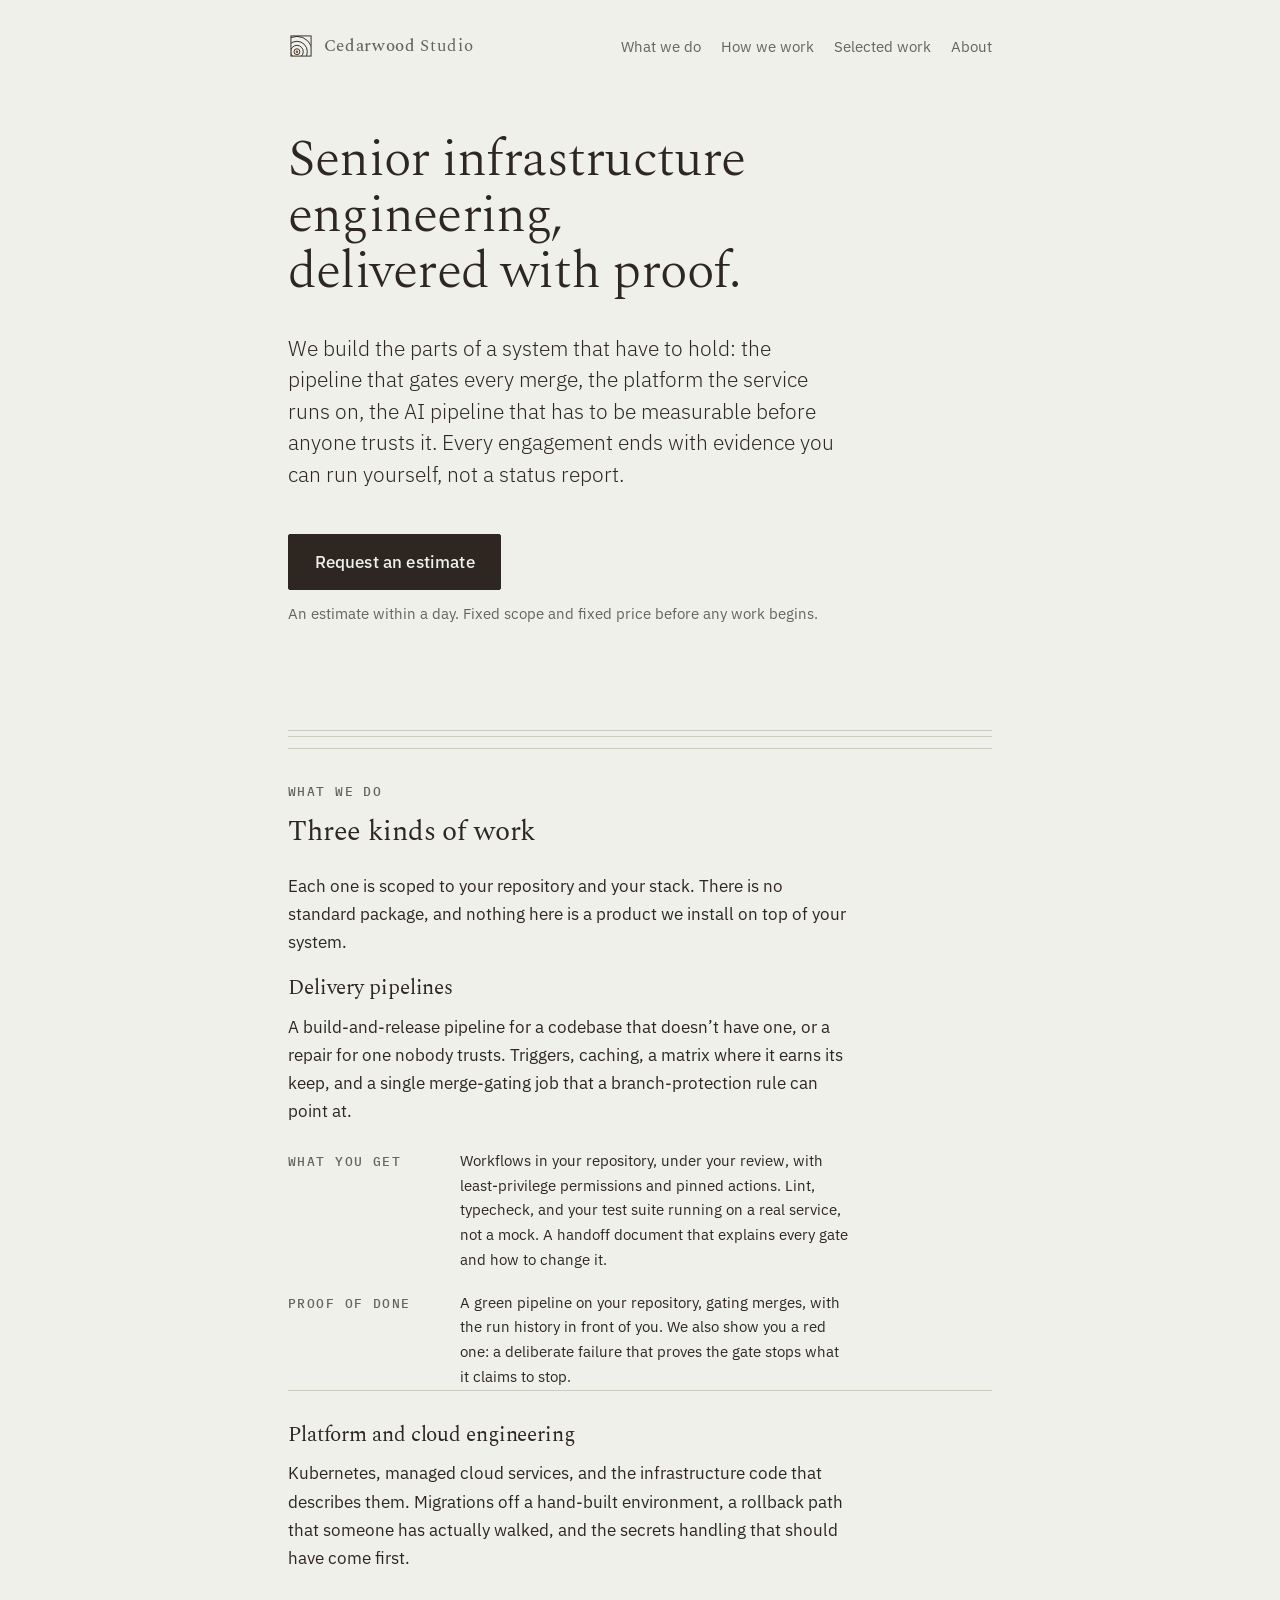
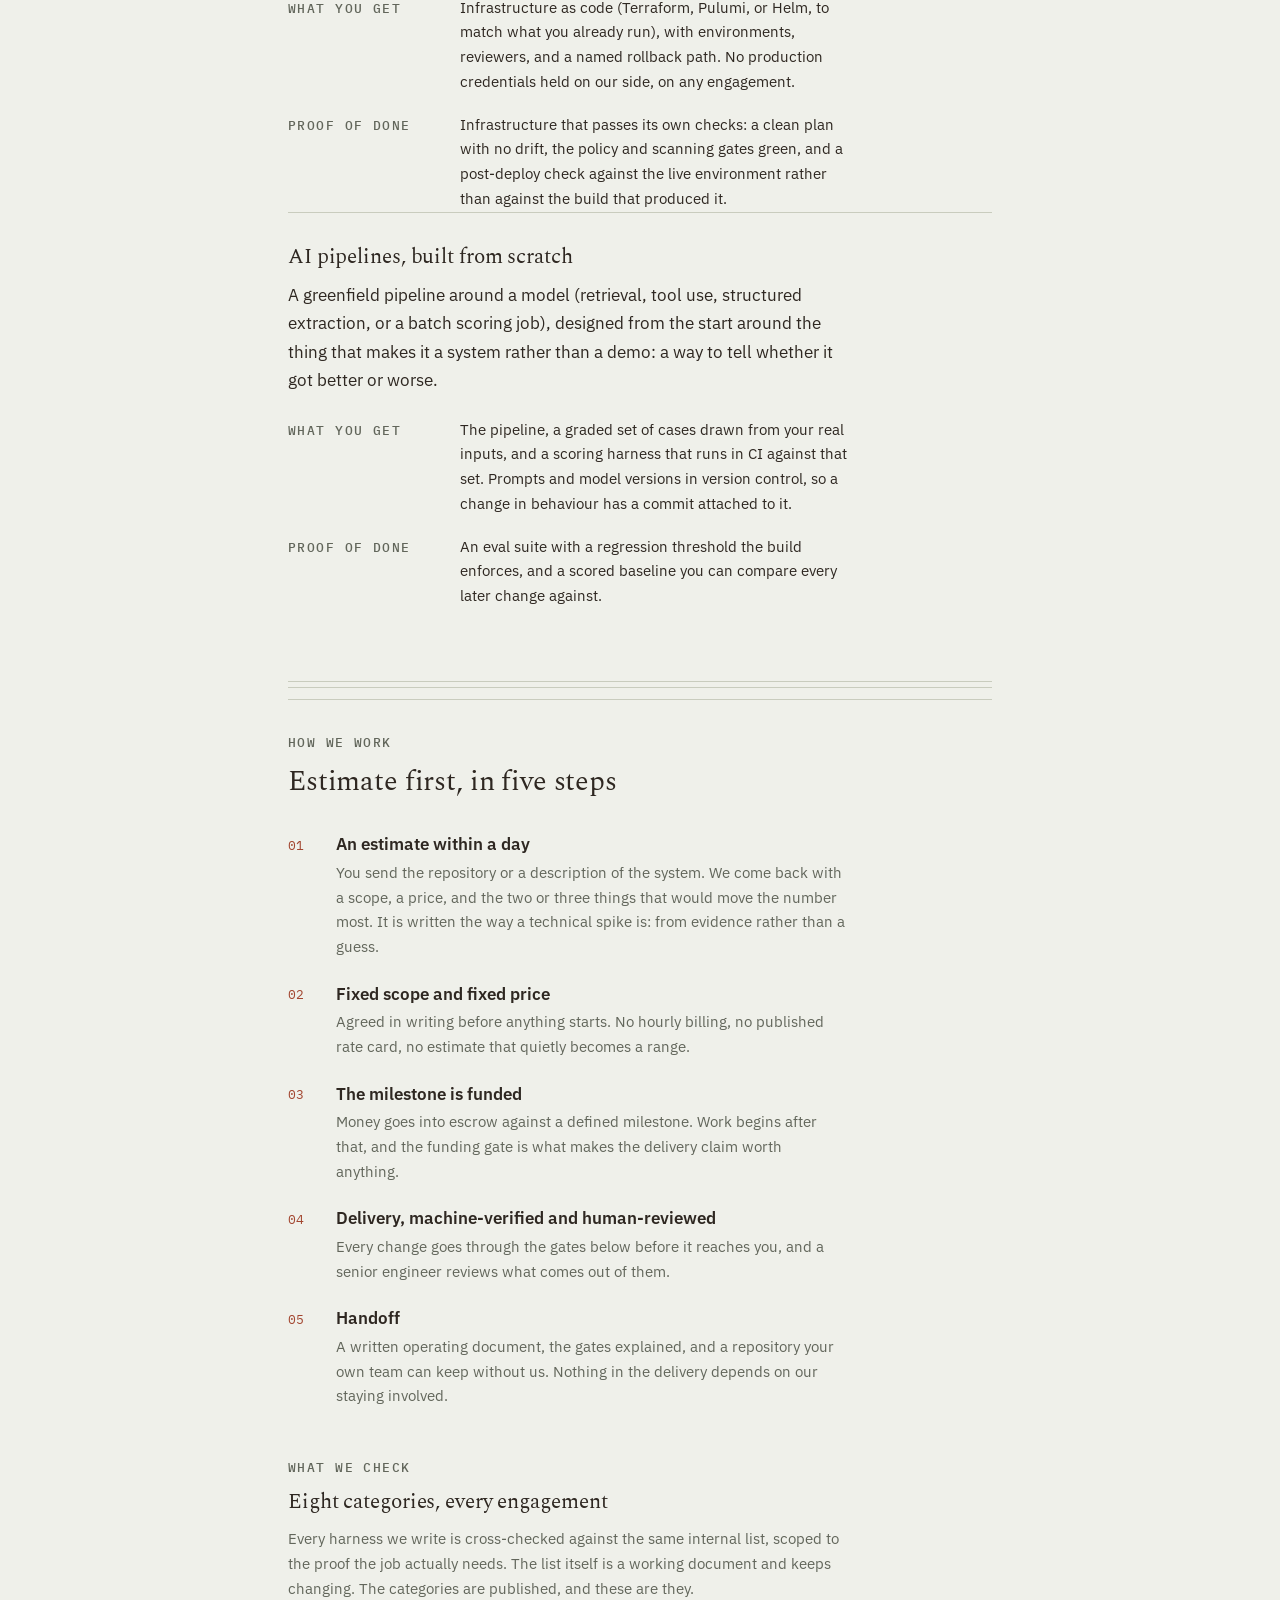
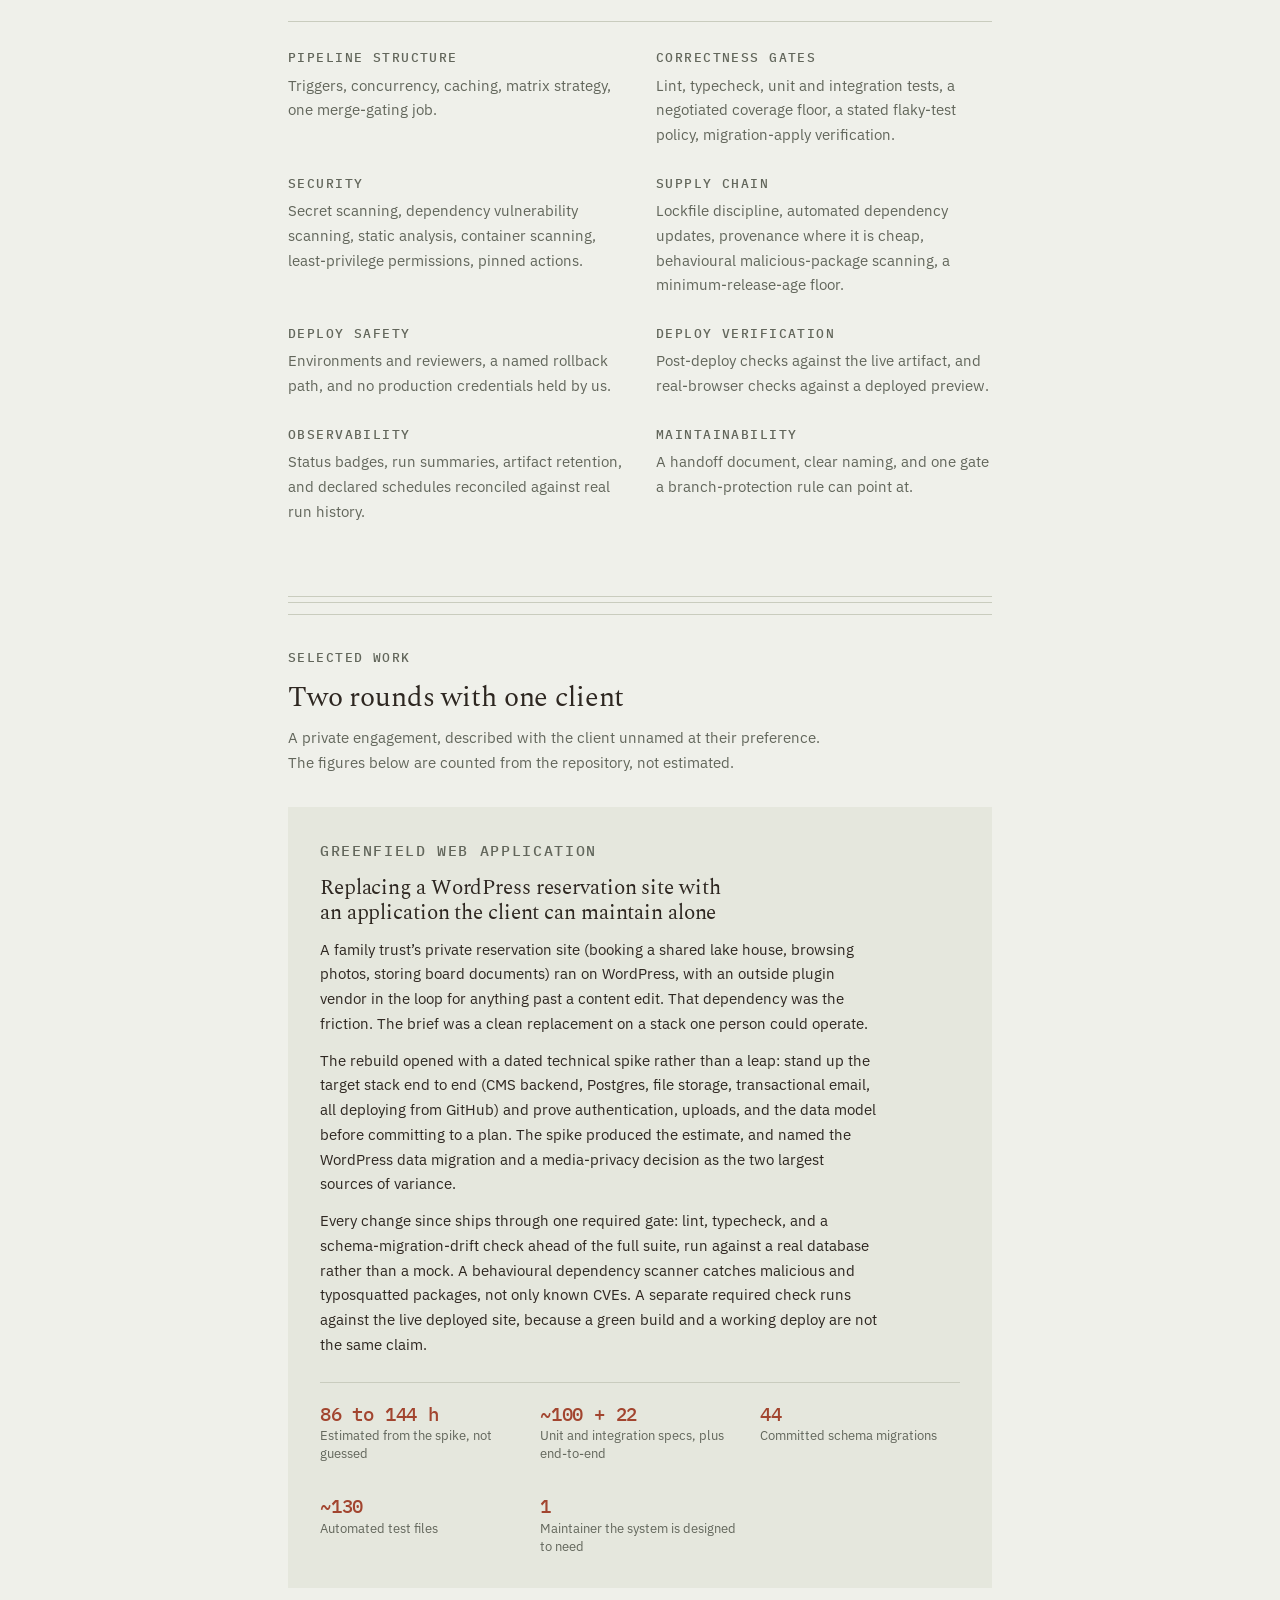
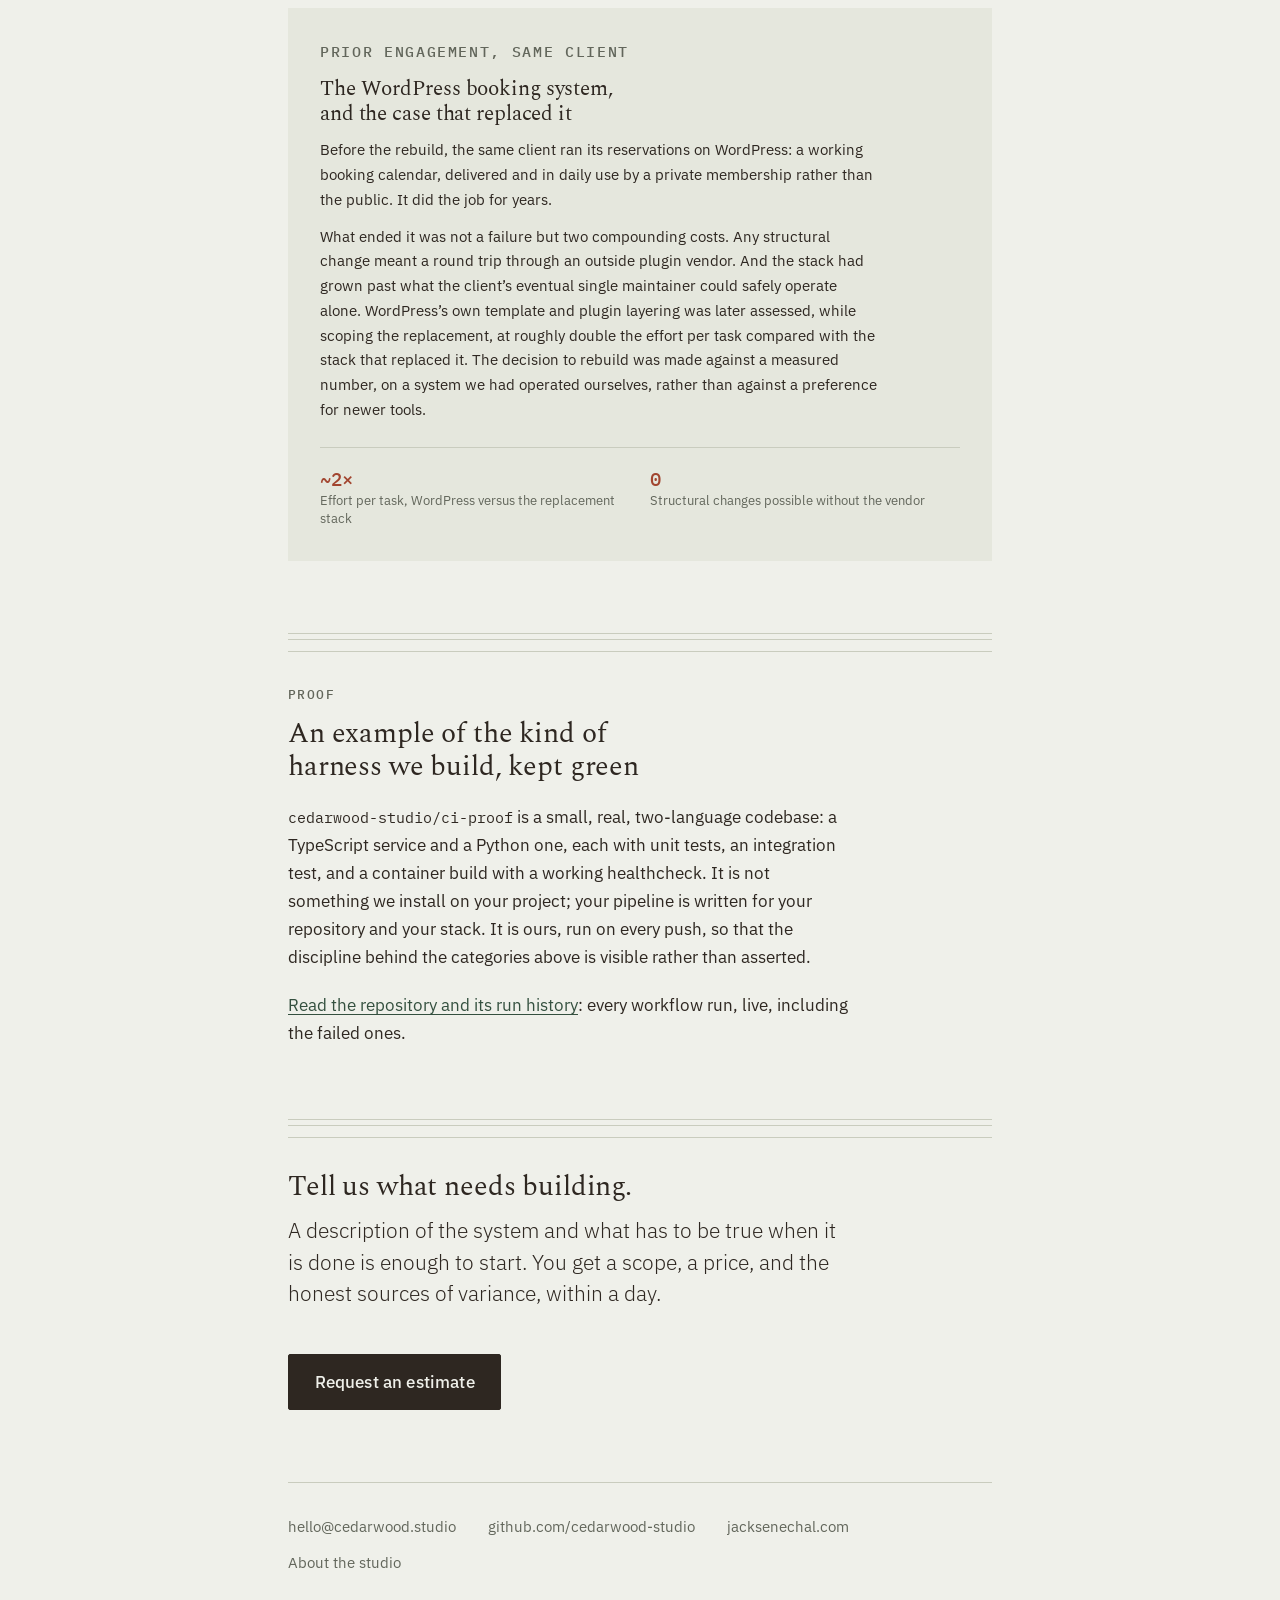
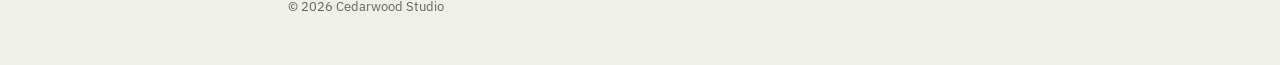
==== commit 8c9b4545: "Remove every em and en dash from the site copy (Jack's voice rule) Jack, 2026-10-27: no em dashes or" ====
--- a/index.html
+++ b/index.html
@@ -11,12 +11,12 @@
 <meta property="og:type" content="website">
 <meta property="og:site_name" content="Cedarwood Studio">
 <meta property="og:title" content="Cedarwood Studio">
-<meta property="og:description" content="Senior infrastructure engineering, delivered with proof. Delivery pipelines, cloud platforms, and AI pipelines — fixed scope and price, estimated within a day.">
+<meta property="og:description" content="Senior infrastructure engineering, delivered with proof. Delivery pipelines, cloud platforms, and AI pipelines. Fixed scope and price, estimated within a day.">
 <meta property="og:url" content="https://cedarwood.studio/">
 <meta property="og:image" content="https://cedarwood.studio/og.png">
 <meta property="og:image:width" content="1200">
 <meta property="og:image:height" content="630">
-<meta property="og:image:alt" content="Cedarwood Studio — senior infrastructure engineering, delivered with proof.">
+<meta property="og:image:alt" content="Cedarwood Studio: senior infrastructure engineering, delivered with proof.">
 <meta name="twitter:card" content="summary_large_image">
 
 <link rel="icon" href="favicon.svg" type="image/svg+xml">
@@ -32,7 +32,7 @@
 <a class="skip" href="#main">Skip to content</a>
 
 <header class="masthead column">
-  <a class="wordmark" href="./" aria-label="Cedarwood Studio — home">
+  <a class="wordmark" href="./" aria-label="Cedarwood Studio, home">
     <svg width="26" height="26" viewBox="0 0 32 32" role="img" aria-hidden="true" focusable="false">
       <!-- End grain of a milled cedar billet: the pith off-centre, growth rings
            widening outward, squared off by the saw. Drawn here, not sourced. -->
@@ -71,7 +71,7 @@
       report.</p>
     <div class="cta-row">
       <!-- Placeholder: mailto until the hardened estimate form lands (locomotive #54).
-           HOOK — when the form is ready, replace this anchor with the POST form and
+           HOOK: when the form is ready, replace this anchor with the POST form and
            point its action at the Basin endpoint (see README "Estimate form"). The
            copy, the heading and the one-call-to-action rule stay exactly as they are. -->
       <a class="cta" href="mailto:hello@cedarwood.studio?subject=Estimate%20request&amp;body=A%20few%20lines%20to%20start%3A%0A%0A1.%20What%20needs%20building%2C%20fixing%2C%20or%20operating%0A2.%20The%20repository%20or%20stack%20it%20lives%20in%0A3.%20When%20you%20need%20it%20done%0A%0A">Request an estimate</a>
@@ -102,7 +102,7 @@
           mock. A handoff document that explains every gate and how to change it.</dd>
         <dt class="label">Proof of done</dt>
         <dd>A green pipeline on your repository, gating merges, with the run history in front of
-          you. We also show you a red one — a deliberate failure that proves the gate stops what
+          you. We also show you a red one: a deliberate failure that proves the gate stops what
           it claims to stop.</dd>
       </dl>
     </article>
@@ -114,7 +114,7 @@
         actually walked, and the secrets handling that should have come first.</p>
       <dl>
         <dt class="label">What you get</dt>
-        <dd>Infrastructure as code — Terraform, Pulumi, or Helm, to match what you already run —
+        <dd>Infrastructure as code (Terraform, Pulumi, or Helm, to match what you already run),
           with environments, reviewers, and a named rollback path. No production credentials held
           on our side, on any engagement.</dd>
         <dt class="label">Proof of done</dt>
@@ -126,9 +126,9 @@
 
     <article class="offer stack stack-2">
       <h3>AI pipelines, built from scratch</h3>
-      <p class="measure">A greenfield pipeline around a model — retrieval, tool use, structured
-        extraction, or a batch scoring job — designed from the start around the thing that makes it
-        a system rather than a demo: a way to tell whether it got better or worse.</p>
+      <p class="measure">A greenfield pipeline around a model (retrieval, tool use, structured
+        extraction, or a batch scoring job), designed from the start around the thing that makes
+        it a system rather than a demo: a way to tell whether it got better or worse.</p>
       <dl>
         <dt class="label">What you get</dt>
         <dd>The pipeline, a graded set of cases drawn from your real inputs, and a scoring harness
@@ -153,8 +153,8 @@
       <ol class="process">
         <li><b>An estimate within a day</b><span>You send the repository or a description of the
           system. We come back with a scope, a price, and the two or three things that would move
-          the number most — the same way a technical spike is written up, from evidence rather than
-          a guess.</span></li>
+          the number most. It is written the way a technical spike is: from evidence
+          rather than a guess.</span></li>
         <li><b>Fixed scope and fixed price</b><span>Agreed in writing before anything starts. No
           hourly billing, no published rate card, no estimate that quietly becomes a
           range.</span></li>
@@ -208,13 +208,13 @@
           <p class="label">Greenfield web application</p>
           <h3>Replacing a WordPress reservation site with an application the client can maintain
             alone</h3>
-          <p>A family trust’s private reservation site — booking a shared lake house, browsing
-            photos, storing board documents — ran on WordPress, with an outside plugin vendor in
+          <p>A family trust’s private reservation site (booking a shared lake house, browsing
+            photos, storing board documents) ran on WordPress, with an outside plugin vendor in
             the loop for anything past a content edit. That dependency was the friction. The brief
             was a clean replacement on a stack one person could operate.</p>
           <p>The rebuild opened with a dated technical spike rather than a leap: stand up the
-            target stack end to end — CMS backend, Postgres, file storage, transactional email,
-            all deploying from GitHub — and prove authentication, uploads, and the data model
+            target stack end to end (CMS backend, Postgres, file storage, transactional email,
+            all deploying from GitHub) and prove authentication, uploads, and the data model
             before committing to a plan. The spike produced the estimate, and named the WordPress
             data migration and a media-privacy decision as the two largest sources of variance.</p>
           <p>Every change since ships through one required gate: lint, typecheck, and a
@@ -223,7 +223,7 @@
             packages, not only known CVEs. A separate required check runs against the live deployed
             site, because a green build and a working deploy are not the same claim.</p>
           <ul class="figures">
-            <li><b>86–144 h</b><span>Estimated from the spike, not guessed</span></li>
+            <li><b>86 to 144 h</b><span>Estimated from the spike, not guessed</span></li>
             <li><b>~100 + 22</b><span>Unit and integration specs, plus end-to-end</span></li>
             <li><b>44</b><span>Committed schema migrations</span></li>
             <li><b>~130</b><span>Automated test files</span></li>
@@ -239,7 +239,7 @@
             public. It did the job for years.</p>
           <p>What ended it was not a failure but two compounding costs. Any structural change meant
             a round trip through an outside plugin vendor. And the stack had grown past what the
-            client’s eventual single maintainer could safely operate alone — WordPress’s own
+            client’s eventual single maintainer could safely operate alone. WordPress’s own
             template and plugin layering was later assessed, while scoping the replacement, at
             roughly double the effort per task compared with the stack that replaced it. The
             decision to rebuild was made against a measured number, on a system we had operated
@@ -261,13 +261,13 @@
         <h2 id="proof-title">An example of the kind of harness we build, kept green</h2>
       </div>
       <p><code class="repo">cedarwood-studio/ci-proof</code> is a small, real, two-language
-        codebase — a TypeScript service and a Python one, each with unit tests, an integration
+        codebase: a TypeScript service and a Python one, each with unit tests, an integration
         test, and a container build with a working healthcheck. It is not something we install on
         your project; your pipeline is written for your repository and your stack. It is ours, run
         on every push, so that the discipline behind the categories above is visible rather than
         asserted.</p>
       <p><a href="https://github.com/cedarwood-studio/ci-proof">Read the repository and its run
-        history</a> — every workflow run, live, including the failed ones.</p>
+        history</a>: every workflow run, live, including the failed ones.</p>
     </div>
   </section>
 
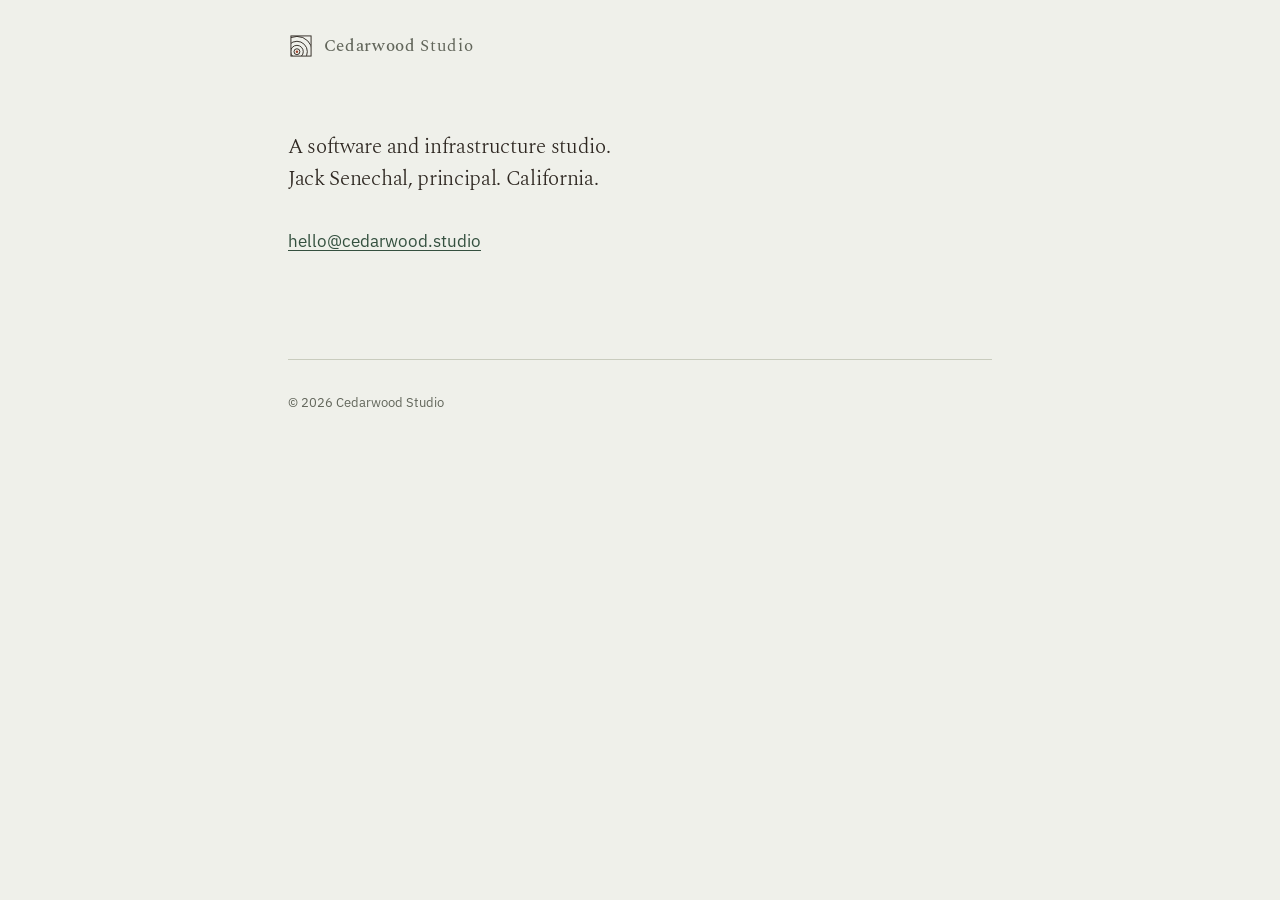
==== commit a8bbb802: "Replace the site with a one-page holding page Jack (2026-10-29): the prior content promised a servic" ====
--- a/index.html
+++ b/index.html
@@ -4,19 +4,19 @@
 <meta charset="utf-8">
 <meta name="viewport" content="width=device-width, initial-scale=1">
 <title>Cedarwood Studio</title>
-<meta name="description" content="Cedarwood Studio builds delivery pipelines, cloud platforms, and AI pipelines. Senior infrastructure engineering, delivered with proof. Fixed scope and price, estimated within a day.">
+<meta name="description" content="A software and infrastructure studio. Jack Senechal, principal. California.">
 <link rel="canonical" href="https://cedarwood.studio/">
 <meta name="robots" content="index, follow">
 
 <meta property="og:type" content="website">
 <meta property="og:site_name" content="Cedarwood Studio">
 <meta property="og:title" content="Cedarwood Studio">
-<meta property="og:description" content="Senior infrastructure engineering, delivered with proof. Delivery pipelines, cloud platforms, and AI pipelines. Fixed scope and price, estimated within a day.">
+<meta property="og:description" content="A software and infrastructure studio. Jack Senechal, principal. California.">
 <meta property="og:url" content="https://cedarwood.studio/">
 <meta property="og:image" content="https://cedarwood.studio/og.png">
 <meta property="og:image:width" content="1200">
 <meta property="og:image:height" content="630">
-<meta property="og:image:alt" content="Cedarwood Studio: senior infrastructure engineering, delivered with proof.">
+<meta property="og:image:alt" content="Cedarwood Studio">
 <meta name="twitter:card" content="summary_large_image">
 
 <link rel="icon" href="favicon.svg" type="image/svg+xml">
@@ -24,7 +24,7 @@
 
 <link rel="preconnect" href="https://fonts.googleapis.com">
 <link rel="preconnect" href="https://fonts.gstatic.com" crossorigin>
-<link rel="stylesheet" href="https://fonts.googleapis.com/css2?family=IBM+Plex+Mono:wght@400;500&family=IBM+Plex+Sans:wght@400;500;600&family=Spectral:wght@300;400;500&display=swap">
+<link rel="stylesheet" href="https://fonts.googleapis.com/css2?family=IBM+Plex+Sans:wght@400;500;600&family=Spectral:wght@300;400;500&display=swap">
 <link rel="stylesheet" href="styles.css">
 </head>
 <body>
@@ -50,253 +50,16 @@
     </svg>
     <span><b>Cedarwood</b> Studio</span>
   </a>
-  <nav aria-label="Sections">
-    <ul>
-      <li><a href="#what-we-do">What we do</a></li>
-      <li><a href="#how-we-work">How we work</a></li>
-      <li><a href="#selected-work">Selected work</a></li>
-      <li><a href="about.html">About</a></li>
-    </ul>
-  </nav>
 </header>
 
 <main id="main" class="column">
-
-  <!-- ===================== hero ===================== -->
-  <section class="hero stack stack-4" aria-labelledby="hero-title">
-    <h1 id="hero-title">Senior infrastructure engineering, delivered with proof.</h1>
-    <p class="lead">We build the parts of a system that have to hold: the pipeline that gates every
-      merge, the platform the service runs on, the AI pipeline that has to be measurable before
-      anyone trusts it. Every engagement ends with evidence you can run yourself, not a status
-      report.</p>
-    <div class="cta-row">
-      <!-- Placeholder: mailto until the hardened estimate form lands (locomotive #54).
-           HOOK: when the form is ready, replace this anchor with the POST form and
-           point its action at the Basin endpoint (see README "Estimate form"). The
-           copy, the heading and the one-call-to-action rule stay exactly as they are. -->
-      <a class="cta" href="mailto:hello@cedarwood.studio?subject=Estimate%20request&amp;body=A%20few%20lines%20to%20start%3A%0A%0A1.%20What%20needs%20building%2C%20fixing%2C%20or%20operating%0A2.%20The%20repository%20or%20stack%20it%20lives%20in%0A3.%20When%20you%20need%20it%20done%0A%0A">Request an estimate</a>
-      <p class="note">An estimate within a day. Fixed scope and fixed price before any work begins.</p>
-    </div>
+  <section class="hero stack stack-4">
+    <h1 class="lead">A software and infrastructure studio. Jack Senechal, principal. California.</h1>
+    <p><a href="mailto:hello@cedarwood.studio">hello@cedarwood.studio</a></p>
   </section>
-
-  <!-- ===================== what we do ===================== -->
-  <section id="what-we-do" aria-labelledby="what-we-do-title">
-    <div class="grain" aria-hidden="true"></div>
-    <div class="stack stack-2">
-      <p class="label">What we do</p>
-      <h2 id="what-we-do-title">Three kinds of work</h2>
-      <p class="measure" style="padding-block-start: var(--s2);">Each one is scoped to your
-        repository and your stack. There is no standard package, and nothing here is a product we
-        install on top of your system.</p>
-    </div>
-
-    <article class="offer stack stack-2">
-      <h3>Delivery pipelines</h3>
-      <p class="measure">A build-and-release pipeline for a codebase that doesn’t have one, or a
-        repair for one nobody trusts. Triggers, caching, a matrix where it earns its keep, and a
-        single merge-gating job that a branch-protection rule can point at.</p>
-      <dl>
-        <dt class="label">What you get</dt>
-        <dd>Workflows in your repository, under your review, with least-privilege permissions and
-          pinned actions. Lint, typecheck, and your test suite running on a real service, not a
-          mock. A handoff document that explains every gate and how to change it.</dd>
-        <dt class="label">Proof of done</dt>
-        <dd>A green pipeline on your repository, gating merges, with the run history in front of
-          you. We also show you a red one: a deliberate failure that proves the gate stops what
-          it claims to stop.</dd>
-      </dl>
-    </article>
-
-    <article class="offer stack stack-2">
-      <h3>Platform and cloud engineering</h3>
-      <p class="measure">Kubernetes, managed cloud services, and the infrastructure code that
-        describes them. Migrations off a hand-built environment, a rollback path that someone has
-        actually walked, and the secrets handling that should have come first.</p>
-      <dl>
-        <dt class="label">What you get</dt>
-        <dd>Infrastructure as code (Terraform, Pulumi, or Helm, to match what you already run),
-          with environments, reviewers, and a named rollback path. No production credentials held
-          on our side, on any engagement.</dd>
-        <dt class="label">Proof of done</dt>
-        <dd>Infrastructure that passes its own checks: a clean plan with no drift, the policy and
-          scanning gates green, and a post-deploy check against the live environment rather than
-          against the build that produced it.</dd>
-      </dl>
-    </article>
-
-    <article class="offer stack stack-2">
-      <h3>AI pipelines, built from scratch</h3>
-      <p class="measure">A greenfield pipeline around a model (retrieval, tool use, structured
-        extraction, or a batch scoring job), designed from the start around the thing that makes
-        it a system rather than a demo: a way to tell whether it got better or worse.</p>
-      <dl>
-        <dt class="label">What you get</dt>
-        <dd>The pipeline, a graded set of cases drawn from your real inputs, and a scoring harness
-          that runs in CI against that set. Prompts and model versions in version control, so a
-          change in behaviour has a commit attached to it.</dd>
-        <dt class="label">Proof of done</dt>
-        <dd>An eval suite with a regression threshold the build enforces, and a scored baseline
-          you can compare every later change against.</dd>
-      </dl>
-    </article>
-  </section>
-
-  <!-- ===================== how we work ===================== -->
-  <section id="how-we-work" aria-labelledby="how-we-work-title">
-    <div class="grain" aria-hidden="true"></div>
-    <div class="stack stack-4">
-      <div class="stack stack-2">
-        <p class="label">How we work</p>
-        <h2 id="how-we-work-title">Estimate first, in five steps</h2>
-      </div>
-
-      <ol class="process">
-        <li><b>An estimate within a day</b><span>You send the repository or a description of the
-          system. We come back with a scope, a price, and the two or three things that would move
-          the number most. It is written the way a technical spike is: from evidence
-          rather than a guess.</span></li>
-        <li><b>Fixed scope and fixed price</b><span>Agreed in writing before anything starts. No
-          hourly billing, no published rate card, no estimate that quietly becomes a
-          range.</span></li>
-        <li><b>The milestone is funded</b><span>Money goes into escrow against a defined
-          milestone. Work begins after that, and the funding gate is what makes the delivery claim
-          worth anything.</span></li>
-        <li><b>Delivery, machine-verified and human-reviewed</b><span>Every change goes through the
-          gates below before it reaches you, and a senior engineer reviews what comes out of
-          them.</span></li>
-        <li><b>Handoff</b><span>A written operating document, the gates explained, and a repository
-          your own team can keep without us. Nothing in the delivery depends on our staying
-          involved.</span></li>
-      </ol>
-    </div>
-
-    <div class="stack stack-3" style="padding-block-start: var(--s5);">
-      <div class="stack stack-2">
-        <p class="label">What we check</p>
-        <h3>Eight categories, every engagement</h3>
-        <p class="measure note">Every harness we write is cross-checked against the same internal
-          list, scoped to the proof the job actually needs. The list itself is a working document
-          and keeps changing. The categories are published, and these are they.</p>
-      </div>
-      <hr class="hair">
-      <dl class="checks">
-        <div><dt><dfn class="label">Pipeline structure</dfn></dt><dd><p>Triggers, concurrency, caching, matrix strategy, one merge-gating job.</p></dd></div>
-        <div><dt><dfn class="label">Correctness gates</dfn></dt><dd><p>Lint, typecheck, unit and integration tests, a negotiated coverage floor, a stated flaky-test policy, migration-apply verification.</p></dd></div>
-        <div><dt><dfn class="label">Security</dfn></dt><dd><p>Secret scanning, dependency vulnerability scanning, static analysis, container scanning, least-privilege permissions, pinned actions.</p></dd></div>
-        <div><dt><dfn class="label">Supply chain</dfn></dt><dd><p>Lockfile discipline, automated dependency updates, provenance where it is cheap, behavioural malicious-package scanning, a minimum-release-age floor.</p></dd></div>
-        <div><dt><dfn class="label">Deploy safety</dfn></dt><dd><p>Environments and reviewers, a named rollback path, and no production credentials held by us.</p></dd></div>
-        <div><dt><dfn class="label">Deploy verification</dfn></dt><dd><p>Post-deploy checks against the live artifact, and real-browser checks against a deployed preview.</p></dd></div>
-        <div><dt><dfn class="label">Observability</dfn></dt><dd><p>Status badges, run summaries, artifact retention, and declared schedules reconciled against real run history.</p></dd></div>
-        <div><dt><dfn class="label">Maintainability</dfn></dt><dd><p>A handoff document, clear naming, and one gate a branch-protection rule can point at.</p></dd></div>
-      </dl>
-    </div>
-  </section>
-
-  <!-- ===================== selected work ===================== -->
-  <section id="selected-work" aria-labelledby="selected-work-title">
-    <div class="grain" aria-hidden="true"></div>
-    <div class="stack stack-4">
-      <div class="stack stack-2">
-        <p class="label">Selected work</p>
-        <h2 id="selected-work-title">Two rounds with one client</h2>
-        <p class="measure note">A private engagement, described with the client unnamed at their
-          preference. The figures below are counted from the repository, not estimated.</p>
-      </div>
-
-      <div class="work">
-        <article>
-          <p class="label">Greenfield web application</p>
-          <h3>Replacing a WordPress reservation site with an application the client can maintain
-            alone</h3>
-          <p>A family trust’s private reservation site (booking a shared lake house, browsing
-            photos, storing board documents) ran on WordPress, with an outside plugin vendor in
-            the loop for anything past a content edit. That dependency was the friction. The brief
-            was a clean replacement on a stack one person could operate.</p>
-          <p>The rebuild opened with a dated technical spike rather than a leap: stand up the
-            target stack end to end (CMS backend, Postgres, file storage, transactional email,
-            all deploying from GitHub) and prove authentication, uploads, and the data model
-            before committing to a plan. The spike produced the estimate, and named the WordPress
-            data migration and a media-privacy decision as the two largest sources of variance.</p>
-          <p>Every change since ships through one required gate: lint, typecheck, and a
-            schema-migration-drift check ahead of the full suite, run against a real database
-            rather than a mock. A behavioural dependency scanner catches malicious and typosquatted
-            packages, not only known CVEs. A separate required check runs against the live deployed
-            site, because a green build and a working deploy are not the same claim.</p>
-          <ul class="figures">
-            <li><b>86 to 144 h</b><span>Estimated from the spike, not guessed</span></li>
-            <li><b>~100 + 22</b><span>Unit and integration specs, plus end-to-end</span></li>
-            <li><b>44</b><span>Committed schema migrations</span></li>
-            <li><b>~130</b><span>Automated test files</span></li>
-            <li><b>1</b><span>Maintainer the system is designed to need</span></li>
-          </ul>
-        </article>
-
-        <article>
-          <p class="label">Prior engagement, same client</p>
-          <h3>The WordPress booking system, and the case that replaced it</h3>
-          <p>Before the rebuild, the same client ran its reservations on WordPress: a working
-            booking calendar, delivered and in daily use by a private membership rather than the
-            public. It did the job for years.</p>
-          <p>What ended it was not a failure but two compounding costs. Any structural change meant
-            a round trip through an outside plugin vendor. And the stack had grown past what the
-            client’s eventual single maintainer could safely operate alone. WordPress’s own
-            template and plugin layering was later assessed, while scoping the replacement, at
-            roughly double the effort per task compared with the stack that replaced it. The
-            decision to rebuild was made against a measured number, on a system we had operated
-            ourselves, rather than against a preference for newer tools.</p>
-          <ul class="figures">
-            <li><b>~2×</b><span>Effort per task, WordPress versus the replacement stack</span></li>
-            <li><b>0</b><span>Structural changes possible without the vendor</span></li>
-          </ul>
-        </article>
-    </div>
-  </section>
-
-  <!-- ===================== proof ===================== -->
-  <section id="proof" aria-labelledby="proof-title">
-    <div class="grain" aria-hidden="true"></div>
-    <div class="proof">
-      <div class="stack stack-2">
-        <p class="label">Proof</p>
-        <h2 id="proof-title">An example of the kind of harness we build, kept green</h2>
-      </div>
-      <p><code class="repo">cedarwood-studio/ci-proof</code> is a small, real, two-language
-        codebase: a TypeScript service and a Python one, each with unit tests, an integration
-        test, and a container build with a working healthcheck. It is not something we install on
-        your project; your pipeline is written for your repository and your stack. It is ours, run
-        on every push, so that the discipline behind the categories above is visible rather than
-        asserted.</p>
-      <p><a href="https://github.com/cedarwood-studio/ci-proof">Read the repository and its run
-        history</a>: every workflow run, live, including the failed ones.</p>
-    </div>
-  </section>
-
-  <!-- ===================== closing ===================== -->
-  <section id="estimate" aria-labelledby="estimate-title">
-    <div class="grain" aria-hidden="true"></div>
-    <div class="stack stack-4">
-      <div class="stack stack-2">
-        <h2 id="estimate-title">Tell us what needs building.</h2>
-        <p class="measure lead">A description of the system and what has to be true when it is
-          done is enough to start. You get a scope, a price, and the honest sources of variance,
-          within a day.</p>
-      </div>
-      <div class="cta-row">
-        <!-- Same placeholder and the same HOOK as the hero. One call to action, two places. -->
-        <a class="cta" href="mailto:hello@cedarwood.studio?subject=Estimate%20request&amp;body=A%20few%20lines%20to%20start%3A%0A%0A1.%20What%20needs%20building%2C%20fixing%2C%20or%20operating%0A2.%20The%20repository%20or%20stack%20it%20lives%20in%0A3.%20When%20you%20need%20it%20done%0A%0A">Request an estimate</a>
-      </div>
-    </div>
-  </section>
-
 </main>
 
 <footer class="site-footer column">
-  <ul>
-    <li><a href="mailto:hello@cedarwood.studio">hello@cedarwood.studio</a></li>
-    <li><a href="https://github.com/cedarwood-studio">github.com/cedarwood-studio</a></li>
-    <li><a href="https://jacksenechal.com">jacksenechal.com</a></li>
-    <li><a href="about.html">About the studio</a></li>
-  </ul>
   <p class="copyright">&copy; 2026 Cedarwood Studio</p>
 </footer>
 
--- a/styles.css
+++ b/styles.css
@@ -9,10 +9,10 @@
      shadow     forest-floor green          links and interactive state
      lichen     grey-green                  secondary text
      grain      ring lines                  hairlines and dividers
-   plus `panel`, a single lifted surface for the work entries.
+   plus `panel`, a single lifted surface, kept in the tokens for when a
+   portfolio page returns.
 
    Type: Spectral (display serif, Light/Regular) + IBM Plex Sans (body)
-         + IBM Plex Mono (labels, figures, paths)
    ========================================================================== */
 
 /* --- tokens: light (complete set lives here) ----------------------------- */
@@ -139,31 +139,7 @@
 
 main > section { padding-block: 0 var(--s6); }
 
-/* The grain rule: four hairlines at widening intervals, the way cedar
-   rings read outward from the pith. Used once at each major boundary. */
-.grain {
-  height: 19px;
-  margin-block: 0 var(--s4);
-  background-image: linear-gradient(
-    to bottom,
-    var(--grain) 0 1px, transparent 1px 6px,
-    var(--grain) 6px 7px, transparent 7px 18px,
-    var(--grain) 18px 19px
-  );
-}
-
 .hair { height: 1px; background: var(--grain); border: 0; margin: 0; }
-
-/* --- labels -------------------------------------------------------------- */
-
-.label {
-  font-family: var(--font-mono);
-  font-size: var(--t-xs);
-  letter-spacing: 0.11em;
-  text-transform: uppercase;
-  color: var(--lichen);
-  font-weight: 500;
-}
 
 .lead {
   font-size: var(--t-m);
@@ -171,8 +147,6 @@
   color: var(--bark);
   font-weight: 300;
 }
-
-.note { font-size: var(--t-s); color: var(--lichen); }
 
 /* --- masthead ------------------------------------------------------------ */
 
@@ -216,198 +190,10 @@
 a.wordmark:hover { color: var(--bark); }
 a.wordmark:hover .ring { stroke: var(--heartwood); }
 
-.masthead nav ul {
-  display: flex;
-  flex-wrap: wrap;
-  gap: var(--s2) var(--s3);
-  list-style: none;
-}
-.masthead nav a {
-  font-size: var(--t-s);
-  color: var(--lichen);
-  text-decoration: none;
-}
-.masthead nav a:hover { color: var(--heartwood); text-decoration: underline; }
-
 /* --- hero ---------------------------------------------------------------- */
 
 .hero { padding-block: 0 var(--s7); }
-.hero h1 { max-width: 30rem; }
-.hero .lead { max-width: var(--measure); }
-
-.cta-row {
-  display: flex;
-  flex-wrap: wrap;
-  align-items: center;
-  gap: var(--s2) var(--s4);
-  padding-block-start: var(--s2);
-}
-
-.cta {
-  display: inline-block;
-  background: var(--bark);
-  color: var(--sapwood);
-  font-family: var(--font-body);
-  font-size: var(--t-base);
-  font-weight: 500;
-  letter-spacing: 0.01em;
-  text-decoration: none;
-  padding: 0.8rem 1.6rem;
-  border: 1px solid var(--bark);
-  border-radius: 2px;
-}
-.cta:hover { background: var(--heartwood); border-color: var(--heartwood); color: #fff; }
-:root[data-theme="dark"] .cta:hover,
-.cta:hover { color: var(--sapwood); }
-
-/* --- offers: a stacked list, not a row of cards -------------------------- */
-
-.offer { padding-block: var(--s4) 0; }
-.offer:first-of-type { padding-block-start: var(--s3); }
-.offer + .offer { border-top: 1px solid var(--grain); }
-.offer h3 { padding-block-start: 0; }
-
-.offer dl {
-  display: grid;
-  grid-template-columns: 1fr;
-  gap: var(--s1) var(--s3);
-  max-width: var(--measure);
-}
-.offer dt { padding-block-start: var(--s2); }
-.offer dd { font-size: var(--t-s); }
-
-@media (min-width: 42rem) {
-  .offer dl { grid-template-columns: 9.5rem 1fr; align-items: baseline; }
-  .offer dt { padding-block-start: var(--s2); }
-  .offer dd { padding-block-start: var(--s2); }
-}
-
-/* --- process: a real sequence, so it is numbered -------------------------- */
-
-.process {
-  list-style: none;
-  counter-reset: step;
-  display: flex;
-  flex-direction: column;
-  gap: var(--s3);
-  max-width: var(--measure);
-}
-.process li {
-  counter-increment: step;
-  display: grid;
-  grid-template-columns: 2.25rem 1fr;
-  gap: 0.15rem var(--s2);
-}
-.process li::before {
-  content: counter(step, decimal-leading-zero);
-  grid-column: 1;
-  grid-row: 1 / span 2;
-  font-family: var(--font-mono);
-  font-size: var(--t-xs);
-  font-variant-numeric: tabular-nums;
-  color: var(--heartwood);
-  padding-block-start: 0.35em;
-}
-.process b { grid-column: 2; grid-row: 1; font-weight: 600; }
-.process span { grid-column: 2; grid-row: 2; font-size: var(--t-s); color: var(--lichen); }
-
-/* --- what we check: eight published categories --------------------------- */
-
-.checks {
-  display: grid;
-  grid-template-columns: 1fr;
-  gap: var(--s3) var(--s4);
-}
-@media (min-width: 40rem) {
-  .checks { grid-template-columns: 1fr 1fr; }
-}
-.checks > div { display: flex; flex-direction: column; gap: 0.2rem; }
-.checks dfn { font-style: normal; }
-.checks p { font-size: var(--t-s); color: var(--lichen); }
-
-/* --- selected work: the one place that gets a filled surface ------------- */
-
-.work { display: flex; flex-direction: column; gap: var(--s3); }
-
-.work article {
-  background: var(--panel);
-  padding: var(--s4) clamp(1.25rem, 3vw, 2rem);
-  display: flex;
-  flex-direction: column;
-  gap: var(--s2);
-}
-.work h3 { font-size: 1.3125rem; max-width: 30rem; }
-.work p { font-size: var(--t-s); max-width: var(--measure); }
-.work .figures {
-  list-style: none;
-  display: grid;
-  grid-template-columns: repeat(auto-fit, minmax(10.5rem, 1fr));
-  gap: var(--s4) var(--s3);
-  margin-block-start: var(--s2);
-  padding-block-start: var(--s3);
-  border-top: 1px solid var(--grain);
-}
-.work .figures li { display: flex; flex-direction: column; gap: 0.1rem; }
-.work .figures b {
-  font-family: var(--font-mono);
-  font-size: 1.1875rem;
-  font-weight: 500;
-  font-variant-numeric: tabular-nums;
-  letter-spacing: -0.01em;
-  color: var(--heartwood);
-  line-height: 1.2;
-}
-.work .figures span {
-  font-size: var(--t-xs);
-  line-height: 1.4;
-  color: var(--lichen);
-}
-
-/* --- proof --------------------------------------------------------------- */
-
-.proof {
-  display: flex;
-  flex-direction: column;
-  gap: var(--s3);
-  max-width: var(--measure);
-}
-.repo {
-  font-family: var(--font-mono);
-  font-size: var(--t-s);
-  word-break: break-word;
-}
-
-/* --- about page ---------------------------------------------------------- */
-
-.prose { max-width: var(--measure); display: flex; flex-direction: column; gap: var(--s3); }
-
-.roles { list-style: none; display: flex; flex-direction: column; gap: var(--s4); max-width: var(--measure); }
-.roles h3 { font-size: 1.1875rem; }
-.roles p { font-size: var(--t-s); padding-block-start: var(--s1); }
-.roles .when {
-  font-family: var(--font-mono);
-  font-size: var(--t-xs);
-  font-variant-numeric: tabular-nums;
-  letter-spacing: 0.04em;
-  color: var(--lichen);
-  display: block;
-  padding-block-end: 0.2rem;
-}
-
-.facts { display: flex; flex-direction: column; gap: var(--s2); max-width: var(--measure); }
-.facts > div { display: grid; grid-template-columns: 1fr; gap: 0.1rem; }
-@media (min-width: 36rem) {
-  .facts > div { grid-template-columns: 8.5rem 1fr; gap: var(--s3); align-items: baseline; }
-}
-.facts dd { font-size: var(--t-s); }
-
-.disclosure {
-  border-left: 2px solid var(--heartwood);
-  padding-inline-start: var(--s3);
-  max-width: var(--measure);
-  font-size: var(--t-s);
-  color: var(--lichen);
-}
+.hero h1 { max-width: var(--measure); }
 
 /* --- footer -------------------------------------------------------------- */
 
@@ -415,25 +201,15 @@
   padding-block: var(--s4) var(--s5);
   border-top: 1px solid var(--grain);
 }
-.site-footer ul {
-  list-style: none;
-  display: flex;
-  flex-wrap: wrap;
-  gap: var(--s2) var(--s4);
-  font-size: var(--t-s);
-}
-.site-footer a { color: var(--lichen); text-decoration: none; }
-.site-footer a:hover { color: var(--heartwood); text-decoration: underline; }
 .site-footer .copyright {
   font-size: var(--t-xs);
   color: var(--lichen);
-  padding-block-start: var(--s3);
   font-variant-numeric: tabular-nums;
 }
 
 /* --- honest motion: effectively none ------------------------------------- */
 
-a, .cta { transition: color 120ms linear, background-color 120ms linear, border-color 120ms linear; }
+a { transition: color 120ms linear, background-color 120ms linear, border-color 120ms linear; }
 
 @media (prefers-reduced-motion: reduce) {
   *, *::before, *::after {
@@ -448,5 +224,4 @@
 
 @media print {
   body { background: #fff; color: #000; }
-  .masthead nav, .cta-row { display: none; }
-}
+}
